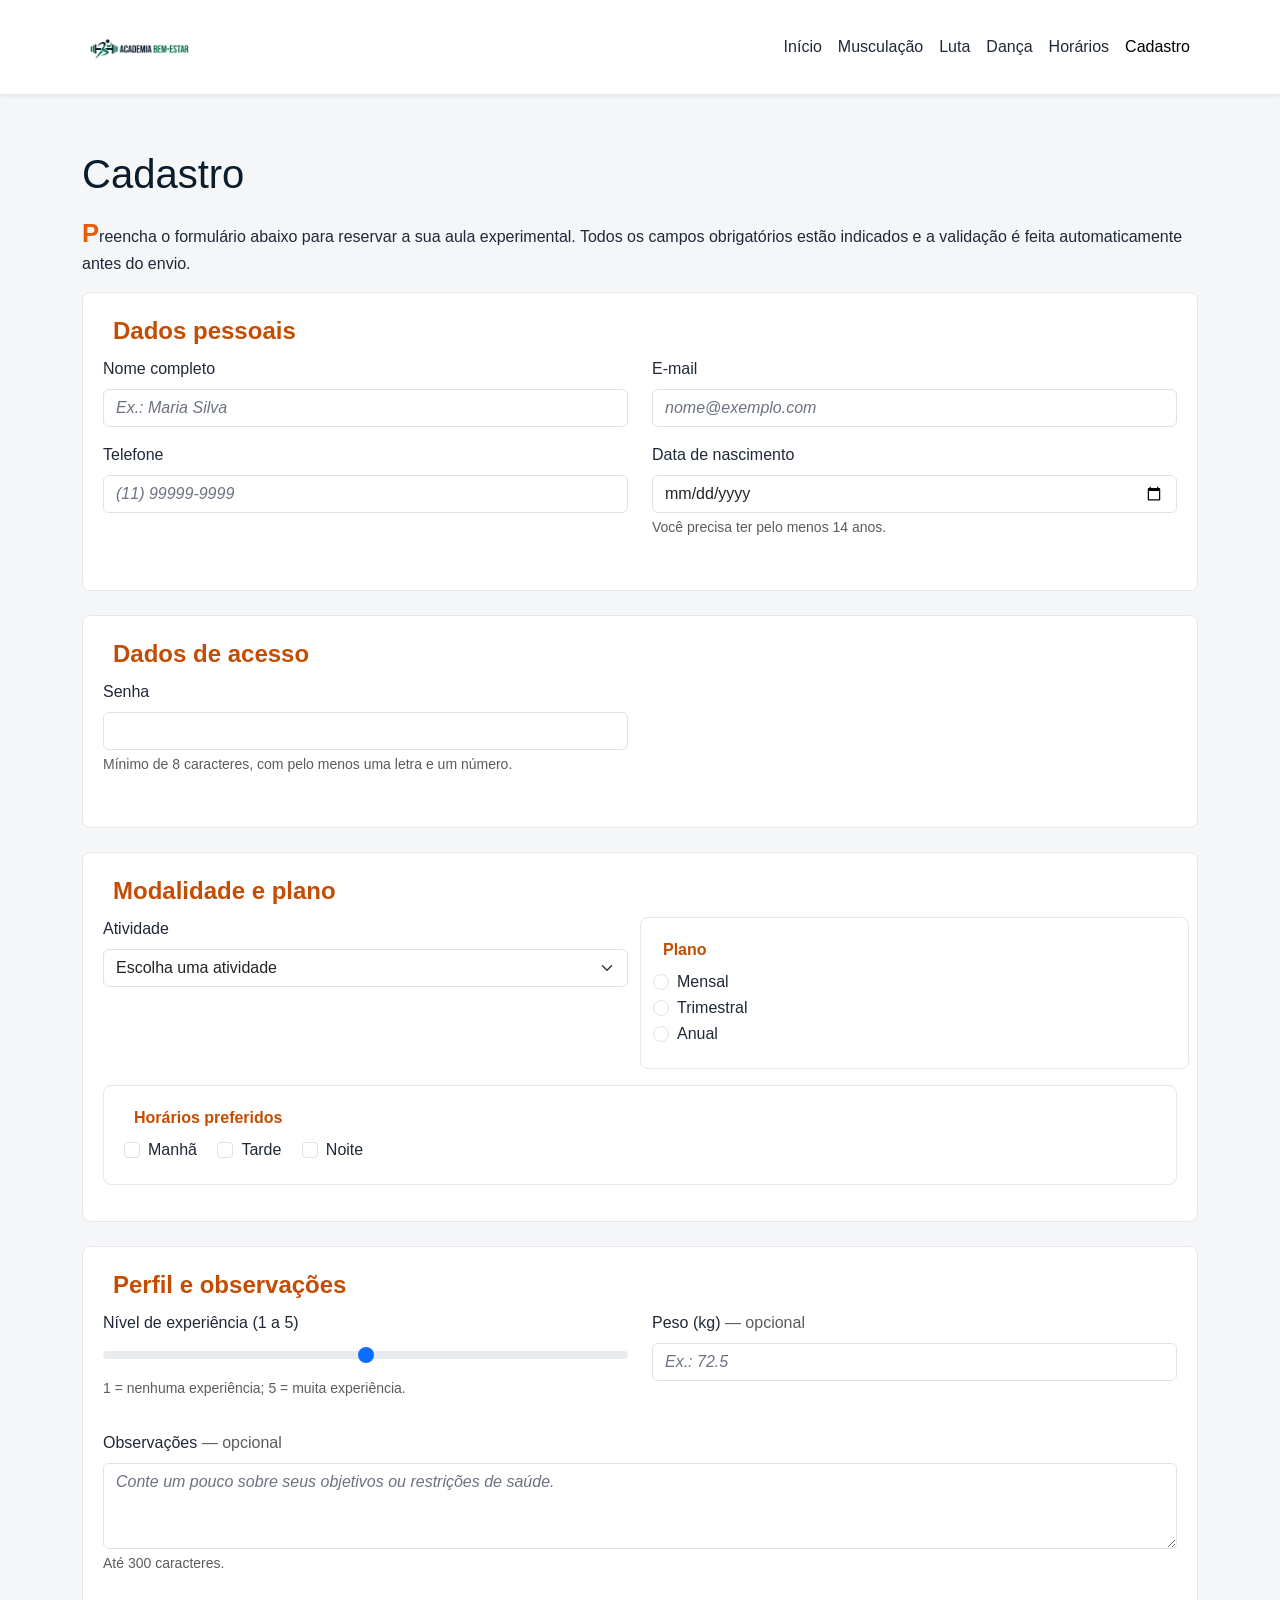
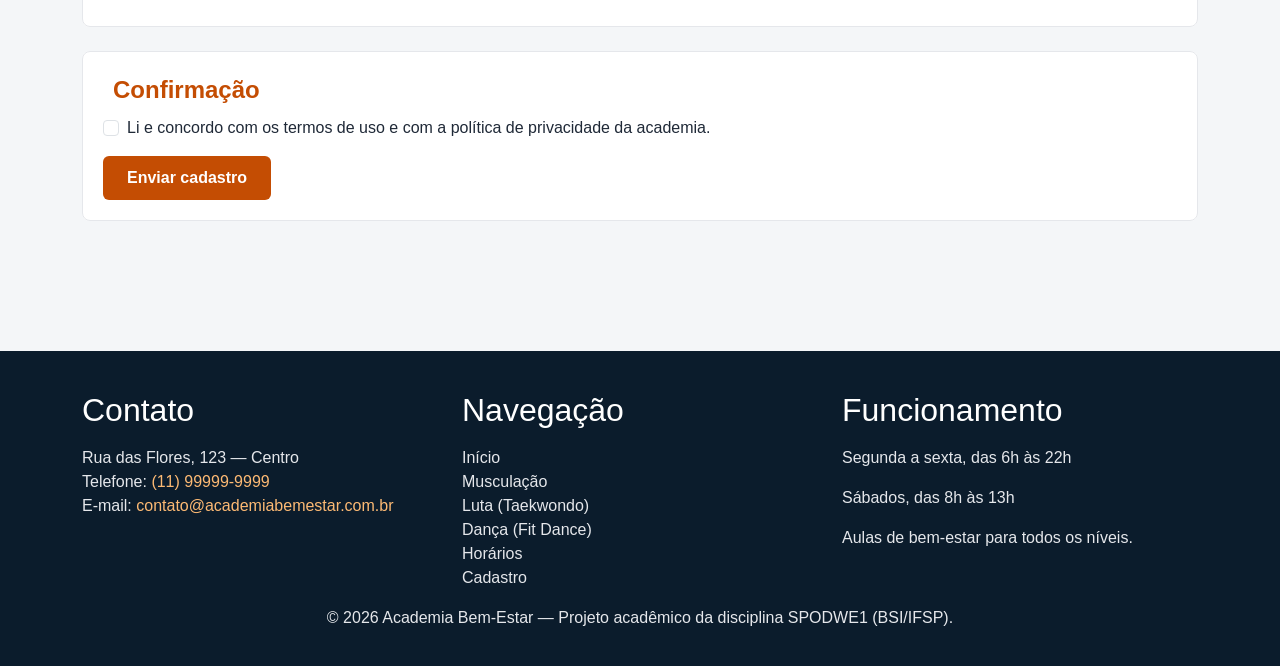
==== cadastro.html @ bb57e3c2 "feat: adiciona mascara ao telefone do cadastro" ====
<!DOCTYPE html>
<html lang="pt-BR">
<head>
  <meta charset="UTF-8">
  <meta name="viewport" content="width=device-width, initial-scale=1">
  <title>Cadastro | Academia Bem-Estar</title>
  <link rel="stylesheet" href="css/bootstrap.min.css">
  <link rel="stylesheet" href="css/styles.css">
</head>
<body>
  <header class="sticky-top">
    <nav class="navbar navbar-expand-lg" aria-label="Principal">
      <div class="container">
        <a class="navbar-brand" href="index.html">
          <img src="img/logo.jpg" alt="Logotipo da Academia Bem-Estar" width="115" height="64" class="d-inline-block align-text-top">
        </a>
        <button class="navbar-toggler" type="button" data-bs-toggle="collapse" data-bs-target="#menu-principal"
                aria-controls="menu-principal" aria-expanded="false" aria-label="Abrir e fechar o menu de navegação">
          <span class="navbar-toggler-icon"></span>
        </button>
        <div class="collapse navbar-collapse" id="menu-principal">
          <ul class="navbar-nav ms-auto mb-2 mb-lg-0">
            <li class="nav-item"><a class="nav-link" href="index.html">Início</a></li>
            <li class="nav-item"><a class="nav-link" href="musculacao.html">Musculação</a></li>
            <li class="nav-item"><a class="nav-link" href="luta.html">Luta</a></li>
            <li class="nav-item"><a class="nav-link" href="danca.html">Dança</a></li>
            <li class="nav-item"><a class="nav-link" href="horarios.html">Horários</a></li>
            <li class="nav-item"><a class="nav-link active" href="cadastro.html" aria-current="page">Cadastro</a></li>
          </ul>
        </div>
      </div>
    </nav>
  </header>

  <main>
    <section aria-labelledby="titulo-cadastro">
      <div class="container">
        <h1 id="titulo-cadastro">Cadastro</h1>
        <p>
          Preencha o formulário abaixo para reservar a sua aula experimental. Todos os campos obrigatórios estão
          indicados e a validação é feita automaticamente antes do envio.
        </p>

        <!-- novalidate: a validação é feita por JavaScript -->
        <form id="form-cadastro" method="post" novalidate>
          <fieldset class="mb-4">
            <legend>Dados pessoais</legend>

            <div class="row">
              <div class="col-md-6 mb-3">
                <label for="nome" class="form-label">Nome completo</label>
                <input type="text" class="form-control" id="nome" name="nome"
                       minlength="3" autocomplete="name" placeholder="Ex.: Maria Silva" required>
              </div>

              <div class="col-md-6 mb-3">
                <label for="email" class="form-label">E-mail</label>
                <input type="email" class="form-control" id="email" name="email"
                       autocomplete="email" placeholder="nome@exemplo.com" required>
              </div>

              <div class="col-md-6 mb-3">
                <label for="telefone" class="form-label">Telefone</label>
                <input type="tel" class="form-control" id="telefone" name="telefone"
                       pattern="\(\d{2}\) \d{4,5}-\d{4}" autocomplete="tel"
                       placeholder="(11) 99999-9999" required>
              </div>

              <div class="col-md-6 mb-3">
                <label for="nascimento" class="form-label">Data de nascimento</label>
                <input type="date" class="form-control" id="nascimento" name="nascimento" required>
                <p class="form-text">Você precisa ter pelo menos 14 anos.</p>
              </div>
            </div>
          </fieldset>

          <fieldset class="mb-4">
            <legend>Dados de acesso</legend>

            <div class="row">
              <div class="col-md-6 mb-3">
                <label for="senha" class="form-label">Senha</label>
                <input type="password" class="form-control" id="senha" name="senha"
                       minlength="8" autocomplete="new-password" required>
                <p class="form-text">Mínimo de 8 caracteres, com pelo menos uma letra e um número.</p>
              </div>
            </div>
          </fieldset>

          <fieldset class="mb-4">
            <legend>Modalidade e plano</legend>

            <div class="row">
              <div class="col-md-6 mb-3">
                <label for="atividade" class="form-label">Atividade</label>
                <select class="form-select" id="atividade" name="atividade" required>
                  <option value="" selected disabled>Escolha uma atividade</option>
                  <option value="musculacao">Musculação</option>
                  <option value="taekwondo">Taekwondo</option>
                  <option value="fit-dance">Fit Dance</option>
                </select>
              </div>

              <fieldset class="col-md-6 mb-3">
                <legend class="form-label fs-6">Plano</legend>
                <div class="form-check">
                  <input class="form-check-input" type="radio" name="plano" id="plano-mensal" value="mensal" required>
                  <label class="form-check-label" for="plano-mensal">Mensal</label>
                </div>
                <div class="form-check">
                  <input class="form-check-input" type="radio" name="plano" id="plano-trimestral" value="trimestral">
                  <label class="form-check-label" for="plano-trimestral">Trimestral</label>
                </div>
                <div class="form-check">
                  <input class="form-check-input" type="radio" name="plano" id="plano-anual" value="anual">
                  <label class="form-check-label" for="plano-anual">Anual</label>
                </div>
              </fieldset>
            </div>

            <fieldset class="mb-3">
              <legend class="form-label fs-6">Horários preferidos</legend>
              <div class="form-check form-check-inline">
                <input class="form-check-input" type="checkbox" name="horarios" id="horario-manha" value="manha">
                <label class="form-check-label" for="horario-manha">Manhã</label>
              </div>
              <div class="form-check form-check-inline">
                <input class="form-check-input" type="checkbox" name="horarios" id="horario-tarde" value="tarde">
                <label class="form-check-label" for="horario-tarde">Tarde</label>
              </div>
              <div class="form-check form-check-inline">
                <input class="form-check-input" type="checkbox" name="horarios" id="horario-noite" value="noite">
                <label class="form-check-label" for="horario-noite">Noite</label>
              </div>
            </fieldset>
          </fieldset>

          <fieldset class="mb-4">
            <legend>Perfil e observações</legend>

            <div class="row">
              <div class="col-md-6 mb-3">
                <label for="experiencia" class="form-label">Nível de experiência (1 a 5)</label>
                <input type="range" class="form-range" id="experiencia" name="experiencia"
                       min="1" max="5" step="1" value="3">
                <p class="form-text">1 = nenhuma experiência; 5 = muita experiência.</p>
              </div>

              <div class="col-md-6 mb-3">
                <label for="peso" class="form-label">Peso (kg) <span class="text-muted">— opcional</span></label>
                <input type="number" class="form-control" id="peso" name="peso"
                       min="30" max="300" step="0.1" inputmode="decimal" placeholder="Ex.: 72.5">
              </div>

              <div class="col-12 mb-3">
                <label for="observacoes" class="form-label">Observações <span class="text-muted">— opcional</span></label>
                <textarea class="form-control" id="observacoes" name="observacoes" rows="3" maxlength="300"
                          placeholder="Conte um pouco sobre seus objetivos ou restrições de saúde."></textarea>
                <p class="form-text">Até 300 caracteres.</p>
              </div>
            </div>
          </fieldset>

          <fieldset class="mb-4">
            <legend>Confirmação</legend>

            <div class="form-check mb-3">
              <input class="form-check-input" type="checkbox" id="termos" name="termos" required>
              <label class="form-check-label" for="termos">
                Li e concordo com os termos de uso e com a política de privacidade da academia.
              </label>
            </div>

            <button type="submit" class="btn btn-principal">Enviar cadastro</button>
          </fieldset>
        </form>

        <!-- Preenchido por JavaScript com os dados do formulário -->
        <dialog id="dialogo-resumo"></dialog>
      </div>
    </section>
  </main>

  <footer>
    <div class="container">
      <div class="row">
        <section class="col-md-4" aria-labelledby="rodape-contato">
          <h2 id="rodape-contato">Contato</h2>
          <address>
            Rua das Flores, 123 — Centro<br>
            Telefone: <a href="tel:+5511999999999">(11) 99999-9999</a><br>
            E-mail: <a href="mailto:contato@academiabemestar.com.br">contato@academiabemestar.com.br</a>
          </address>
        </section>

        <nav class="col-md-4" aria-labelledby="rodape-navegacao">
          <h2 id="rodape-navegacao">Navegação</h2>
          <ul class="list-unstyled">
            <li><a href="index.html">Início</a></li>
            <li><a href="musculacao.html">Musculação</a></li>
            <li><a href="luta.html">Luta (Taekwondo)</a></li>
            <li><a href="danca.html">Dança (Fit Dance)</a></li>
            <li><a href="horarios.html">Horários</a></li>
            <li><a href="cadastro.html">Cadastro</a></li>
          </ul>
        </nav>

        <section class="col-md-4" aria-labelledby="rodape-funcionamento">
          <h2 id="rodape-funcionamento">Funcionamento</h2>
          <p>Segunda a sexta, das 6h às 22h</p>
          <p>Sábados, das 8h às 13h</p>
          <p>Aulas de bem-estar para todos os níveis.</p>
        </section>
      </div>
      <p class="text-center">&copy; 2026 Academia Bem-Estar — Projeto acadêmico da disciplina SPODWE1 (BSI/IFSP).</p>
    </div>
  </footer>

  <script src="js/bootstrap.bundle.min.js"></script>
  <script src="js/scripts.js"></script>
</body>
</html>
---- css/styles.css ----
/* Identidade visual: azul-escuro, verde-esmeralda e laranja queimado */
:root {
    --cor-primaria: #0B1C2C;
    --cor-secundaria: #1A7A5C;
    --cor-destaque: #E85D04;
    --cor-destaque-escura: #C44D03;
    --cor-destaque-mais-escura: #9C3D02;
    --cor-fundo: #F4F6F8;
    --cor-texto: #1F2937;
    --cor-texto-sec: #4B5563;
    --cor-borda: #E5E7EB;
    --fonte-titulo: 'Segoe UI', Roboto, Helvetica, Arial, sans-serif;
    --fonte-texto: 'Segoe UI', Roboto, Helvetica, Arial, sans-serif;
    --altura-logo: 64px;
}

body {
    background-color: var(--cor-fundo);
    font-family: var(--fonte-texto);
    color: var(--cor-texto);
}

a:focus-visible,
.btn:focus-visible {
    outline: 3px solid var(--cor-destaque);
    outline-offset: 2px;
}

main > section {
    padding: 3.5rem 0;
}

.navbar {
    background-color: #FFFFFF;
    box-shadow: 0 2px 4px rgba(0, 0, 0, 0.08);
}

/* Ajuste --altura-logo no :root para mudar o tamanho da logo */
.navbar-brand img {
    height: var(--altura-logo);
    width: auto;
    max-width: 100%;
    object-fit: contain;
}

.nav-link {
    font-weight: 500;
    color: var(--cor-texto);
    transition: color 0.2s ease-in-out;
}

header nav a:hover {
    color: var(--cor-destaque-escura);
}

.hero {
    background-color: var(--cor-primaria);
    color: #FFFFFF;
    padding: 60px 0;
    text-align: center;
}

.hero p.lead {
    font-size: 1.25rem;
    color: #CBD5E1;
    max-width: 800px;
    margin: 0 auto 20px auto;
}

h1, h2, h3 {
    font-family: var(--fonte-titulo);
    color: var(--cor-primaria);
    margin-bottom: 1rem;
}

/* O título do hero fica sobre o fundo escuro da seção */
.hero h1 {
    color: #FFFFFF;
}

section h2::after {
    content: "";
    display: block;
    width: 60px;
    height: 4px;
    background-color: var(--cor-destaque);
    margin-top: 10px;
    border-radius: 2px;
}

/* Letra capitular discreta no primeiro parágrafo de cada página */
main > section:first-of-type > .container > p:first-of-type::first-letter {
    font-size: 1.6em;
    font-weight: 700;
    color: var(--cor-destaque);
}

.btn-principal {
    background-color: var(--cor-destaque-escura);
    color: #FFFFFF;
    border: none;
    font-weight: bold;
    padding: 10px 24px;
    transition: background-color 0.3s;
}

.btn-principal:hover,
.btn-principal:focus {
    background-color: var(--cor-destaque-mais-escura);
    color: #FFFFFF;
}

blockquote {
    position: relative;
    border-left: 5px solid var(--cor-destaque);
    padding: 20px 20px 20px 60px;
    font-style: italic;
    background-color: #FFFFFF;
    border-radius: 4px;
    box-shadow: 0 2px 5px rgba(0, 0, 0, 0.05);
}

blockquote::before {
    content: "\201C";
    position: absolute;
    top: 0.25rem;
    left: 1rem;
    font-family: Georgia, 'Times New Roman', serif;
    font-size: 3rem;
    line-height: 1;
    color: var(--cor-destaque);
    opacity: 0.55;
}

.card-modalidade {
    height: 100%;
    padding: 1.25rem;
    background-color: #FFFFFF;
    border: 1px solid var(--cor-borda);
    border-radius: 8px;
    box-shadow: 0 1px 3px rgba(31, 41, 55, 0.12);
    transition: transform 0.2s ease, box-shadow 0.2s ease;
}

.card-modalidade:hover {
    transform: translateY(-4px);
    box-shadow: 0 8px 16px rgba(31, 41, 55, 0.18);
}

.card-modalidade img,
.img-card {
    width: 100%;
    height: 250px;
    object-fit: cover;
    border-radius: 8px;
}

.img-luta-full {
    height: auto !important;
    max-height: 600px;
    width: 100%;
    object-fit: contain !important;
    border-radius: 8px;
}

/* Tabelas: a de horários e a de níveis do Taekwondo */
#tabela-horarios {
    margin-top: 20px;
    box-shadow: 0 4px 6px rgba(0, 0, 0, 0.05);
    background-color: #FFFFFF;
}

#tabela-horarios th {
    background-color: var(--cor-primaria);
    color: #FFFFFF;
    text-align: center;
    vertical-align: middle;
}

.table thead th {
    background-color: var(--cor-primaria);
    color: #FFFFFF;
    text-align: center;
    vertical-align: middle;
}

.table td {
    vertical-align: middle;
}

.table tbody th {
    background-color: #EEF2F6;
    font-weight: 600;
}

tbody tr:nth-child(even) td {
    background-color: #F8FAFC;
}

table caption {
    caption-side: top;
    font-weight: 600;
    color: var(--cor-texto-sec);
    padding-bottom: 0.5rem;
}

/* Cores por modalidade na grade de horários */
.mod-musculacao {
    background-color: #E5E7EB !important;
    border-left: 4px solid var(--cor-primaria);
}

.mod-danca {
    background-color: #D1FAE5 !important;
    border-left: 4px solid var(--cor-secundaria);
}

.mod-taekwondo {
    background-color: #FFEDD5 !important;
    border-left: 4px solid var(--cor-destaque);
}

/* Mensagem de carregamento/erro da grade de horários */
.status-tabela {
    min-height: 1.5rem;
    margin-bottom: 0.75rem;
    font-size: 0.95rem;
}

.status-tabela.carregando {
    color: var(--cor-texto-sec);
}

.status-tabela.erro {
    color: #B91C1C;
}

.status-tabela.aviso {
    color: #92400E;
}

fieldset {
    border: 1px solid var(--cor-borda);
    padding: 20px;
    border-radius: 8px;
    background-color: #FFFFFF;
}

legend {
    font-weight: bold;
    color: var(--cor-destaque-escura);
    padding: 0 10px;
}

form input:focus,
form select:focus,
form textarea:focus {
    border-color: var(--cor-destaque);
    box-shadow: 0 0 0 0.2rem rgba(232, 93, 4, 0.25);
}

.msg-erro {
    display: block;
    margin-top: 0.25rem;
    margin-bottom: 0;
    color: #B91C1C;
    font-size: 0.875rem;
}

input::placeholder,
textarea::placeholder {
    color: #6B7280 !important;
    font-style: italic;
}

figure figcaption {
    margin-top: 0.5rem;
    color: var(--cor-texto-sec);
    font-size: 0.9rem;
}

dialog {
    border: none;
    border-radius: 8px;
    padding: 1.5rem;
    width: calc(100% - 2rem);
    max-width: 480px;
    color: var(--cor-texto);
    box-shadow: 0 10px 30px rgba(0, 0, 0, 0.25);
}

dialog::backdrop {
    background-color: rgba(11, 28, 44, 0.6);
}

/* O foco vai para o título ao abrir o diálogo (leitor de tela), sem anel visual */
#dialogo-resumo h2:focus {
    outline: none;
}

/* Lista de dados exibida no diálogo de resumo */
.resumo {
    display: grid;
    grid-template-columns: minmax(0, 1fr) minmax(0, 2fr);
    gap: 0.5rem 1rem;
    margin: 1rem 0 1.25rem;
}

.resumo dt {
    font-weight: 600;
    color: var(--cor-texto-sec);
}

.resumo dd {
    margin: 0;
    overflow-wrap: anywhere;
}

footer {
    background-color: var(--cor-primaria);
    color: var(--cor-borda);
    padding: 40px 0 20px 0;
    margin-top: 50px;
}

footer h2 {
    color: #FFFFFF;
}

/* O rodapé usa h2 dentro de sections; dispensa a barra decorativa do conteúdo */
footer h2::after {
    content: none;
}

footer a {
    color: var(--cor-borda);
    text-decoration: none;
}

footer nav a {
    color: var(--cor-borda);
    text-decoration: none;
}

footer nav a:hover {
    color: #FFFFFF;
    text-decoration: underline;
}

footer address a {
    color: #FDBA74;
    text-decoration: none;
    font-weight: 500;
}

footer address a:hover {
    text-decoration: underline;
    color: var(--cor-destaque);
}

@media (max-width: 576px) {
    .hero {
        padding: 40px 0;
    }

    .hero h1 {
        font-size: 1.75rem;
    }
}

@media (max-width: 480px) {
    .resumo {
        grid-template-columns: 1fr;
    }

    .resumo dd {
        margin-bottom: 0.5rem;
    }
}

@media (prefers-reduced-motion: reduce) {
    .nav-link,
    .btn-principal,
    .card-modalidade {
        transition: none;
    }

    .card-modalidade:hover {
        transform: none;
    }
}
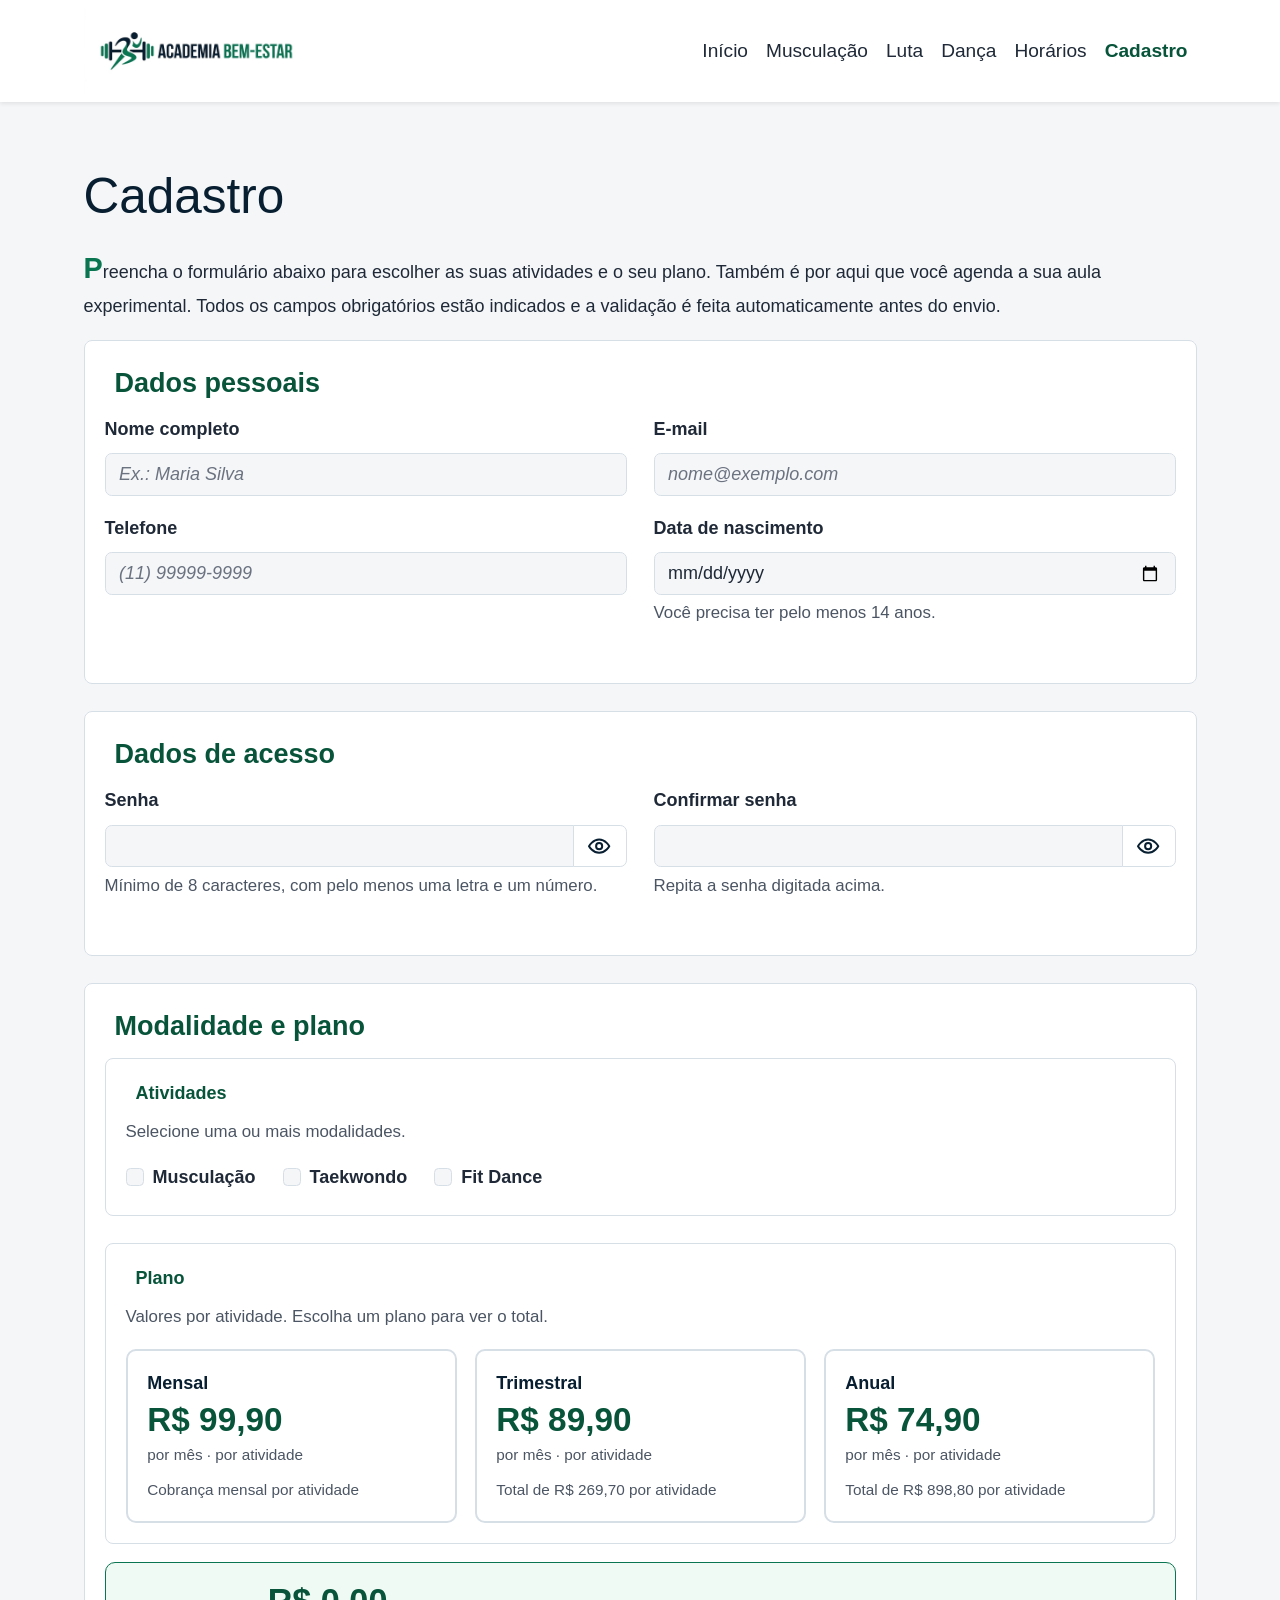
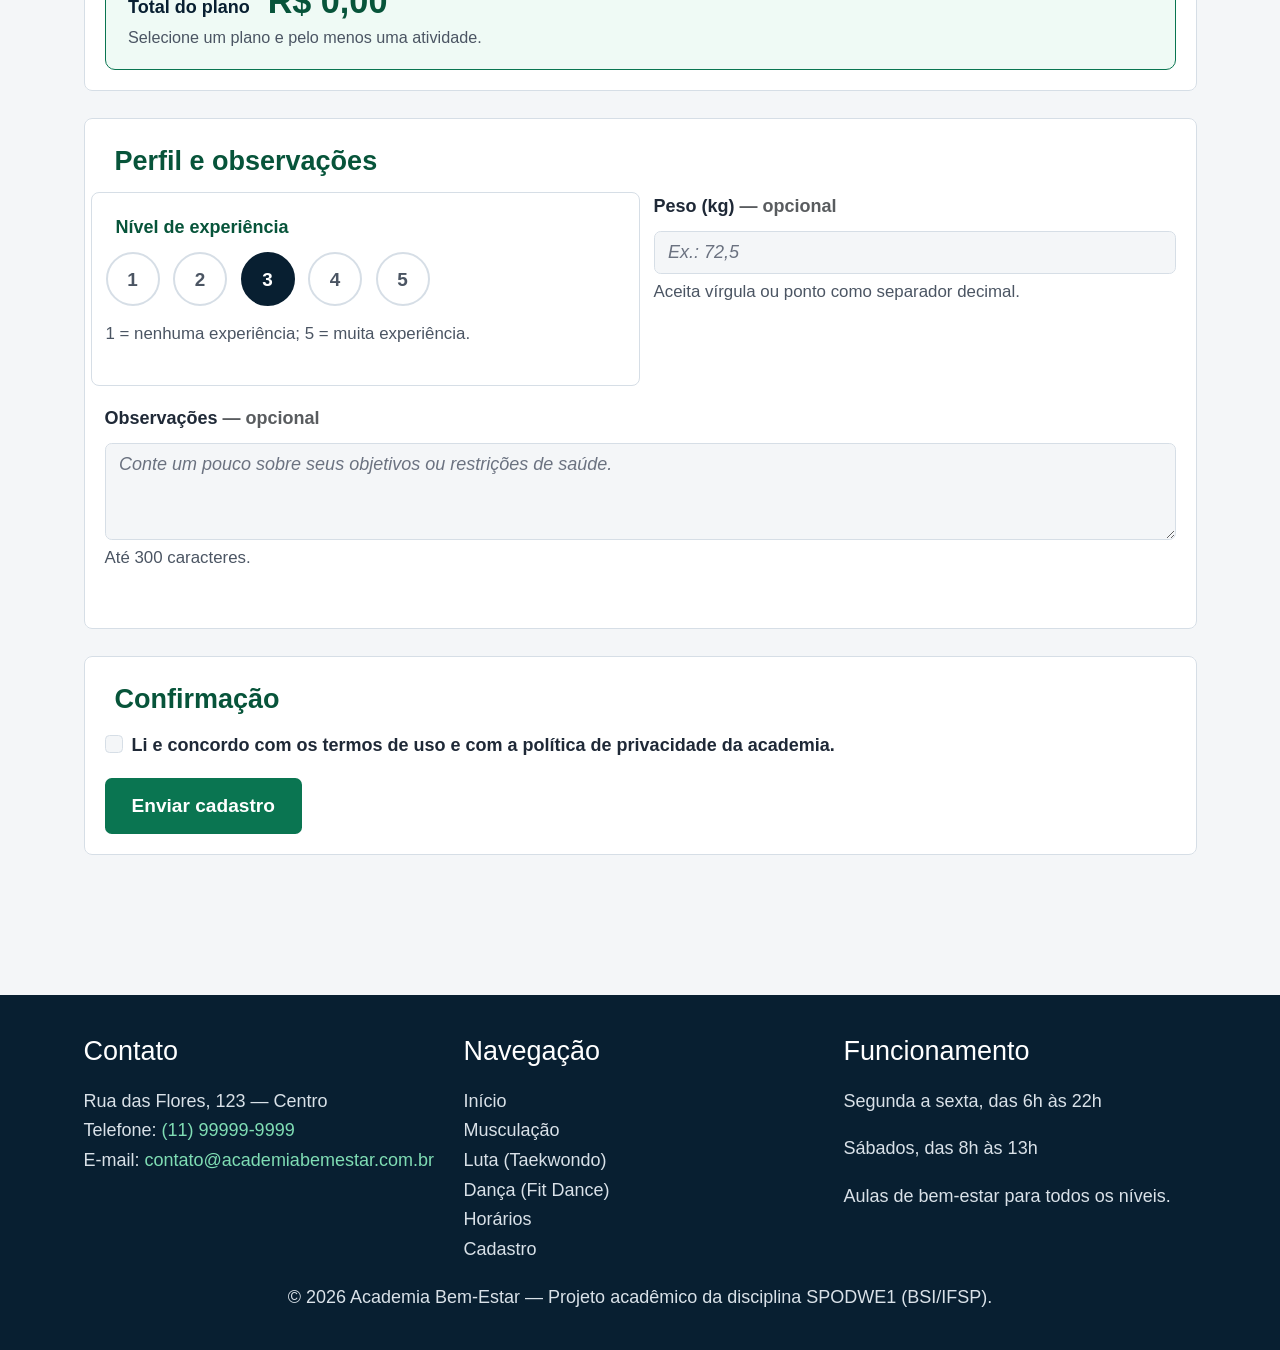
==== commit df03f170: "feat: conclui melhorias visuais, de cadastro e de modalidades - padroniza paleta, tipografia, logo e" ====
--- a/cadastro.html
+++ b/cadastro.html
@@ -4,6 +4,7 @@
   <meta charset="UTF-8">
   <meta name="viewport" content="width=device-width, initial-scale=1">
   <title>Cadastro | Academia Bem-Estar</title>
+  <link rel="icon" href="img/logo.jpg" type="image/jpeg">
   <link rel="stylesheet" href="css/bootstrap.min.css">
   <link rel="stylesheet" href="css/styles.css">
 </head>
@@ -12,7 +13,7 @@
     <nav class="navbar navbar-expand-lg" aria-label="Principal">
       <div class="container">
         <a class="navbar-brand" href="index.html">
-          <img src="img/logo.jpg" alt="Logotipo da Academia Bem-Estar" width="115" height="64" class="d-inline-block align-text-top">
+          <img src="img/logo.jpg" alt="Logotipo da Academia Bem-Estar" width="150" height="84" class="d-inline-block align-text-top">
         </a>
         <button class="navbar-toggler" type="button" data-bs-toggle="collapse" data-bs-target="#menu-principal"
                 aria-controls="menu-principal" aria-expanded="false" aria-label="Abrir e fechar o menu de navegação">
@@ -37,8 +38,9 @@
       <div class="container">
         <h1 id="titulo-cadastro">Cadastro</h1>
         <p>
-          Preencha o formulário abaixo para reservar a sua aula experimental. Todos os campos obrigatórios estão
-          indicados e a validação é feita automaticamente antes do envio.
+          Preencha o formulário abaixo para escolher as suas atividades e o seu plano. Também é por aqui que você
+          agenda a sua aula experimental. Todos os campos obrigatórios estão indicados e a validação é feita
+          automaticamente antes do envio.
         </p>
 
         <!-- novalidate: a validação é feita por JavaScript -->
@@ -80,76 +82,157 @@
             <div class="row">
               <div class="col-md-6 mb-3">
                 <label for="senha" class="form-label">Senha</label>
-                <input type="password" class="form-control" id="senha" name="senha"
-                       minlength="8" autocomplete="new-password" required>
+                <div class="input-group">
+                  <input type="password" class="form-control" id="senha" name="senha"
+                         minlength="8" autocomplete="new-password" required>
+                  <button type="button" class="btn btn-olho" data-alternar-senha="senha"
+                          aria-label="Mostrar senha">
+                    <svg class="icone-olho" viewBox="0 0 24 24" fill="none" stroke="currentColor" stroke-width="2"
+                         stroke-linecap="round" stroke-linejoin="round" aria-hidden="true" focusable="false">
+                      <path d="M2 12s3.5-6.5 10-6.5S22 12 22 12s-3.5 6.5-10 6.5S2 12 2 12Z"/>
+                      <circle cx="12" cy="12" r="3"/>
+                    </svg>
+                    <svg class="icone-olho-riscado" viewBox="0 0 24 24" fill="none" stroke="currentColor" stroke-width="2"
+                         stroke-linecap="round" stroke-linejoin="round" aria-hidden="true" focusable="false" hidden>
+                      <path d="m3 3 18 18"/>
+                      <path d="M10.6 6.1A10.9 10.9 0 0 1 12 6c6.5 0 10 6 10 6a17.7 17.7 0 0 1-3.2 3.9"/>
+                      <path d="M6.6 6.7A17.5 17.5 0 0 0 2 12s3.5 6 10 6a10.8 10.8 0 0 0 4.2-.8"/>
+                      <path d="M9.9 9.9a3 3 0 0 0 4.2 4.2"/>
+                    </svg>
+                  </button>
+                </div>
                 <p class="form-text">Mínimo de 8 caracteres, com pelo menos uma letra e um número.</p>
               </div>
+
+              <div class="col-md-6 mb-3">
+                <label for="confirmar-senha" class="form-label">Confirmar senha</label>
+                <div class="input-group">
+                  <input type="password" class="form-control" id="confirmar-senha" name="confirmar-senha"
+                         minlength="8" autocomplete="new-password" required>
+                  <button type="button" class="btn btn-olho" data-alternar-senha="confirmar-senha"
+                          aria-label="Mostrar senha">
+                    <svg class="icone-olho" viewBox="0 0 24 24" fill="none" stroke="currentColor" stroke-width="2"
+                         stroke-linecap="round" stroke-linejoin="round" aria-hidden="true" focusable="false">
+                      <path d="M2 12s3.5-6.5 10-6.5S22 12 22 12s-3.5 6.5-10 6.5S2 12 2 12Z"/>
+                      <circle cx="12" cy="12" r="3"/>
+                    </svg>
+                    <svg class="icone-olho-riscado" viewBox="0 0 24 24" fill="none" stroke="currentColor" stroke-width="2"
+                         stroke-linecap="round" stroke-linejoin="round" aria-hidden="true" focusable="false" hidden>
+                      <path d="m3 3 18 18"/>
+                      <path d="M10.6 6.1A10.9 10.9 0 0 1 12 6c6.5 0 10 6 10 6a17.7 17.7 0 0 1-3.2 3.9"/>
+                      <path d="M6.6 6.7A17.5 17.5 0 0 0 2 12s3.5 6 10 6a10.8 10.8 0 0 0 4.2-.8"/>
+                      <path d="M9.9 9.9a3 3 0 0 0 4.2 4.2"/>
+                    </svg>
+                  </button>
+                </div>
+                <p class="form-text">Repita a senha digitada acima.</p>
+              </div>
             </div>
           </fieldset>
 
           <fieldset class="mb-4">
             <legend>Modalidade e plano</legend>
 
+            <fieldset class="mb-4">
+              <legend class="form-label fs-6">Atividades</legend>
+              <p class="form-text">Selecione uma ou mais modalidades.</p>
+              <div class="atividades-opcoes">
+                <div class="form-check form-check-inline">
+                  <input class="form-check-input" type="checkbox" name="atividade" id="atividade-musculacao" value="musculacao">
+                  <label class="form-check-label" for="atividade-musculacao">Musculação</label>
+                </div>
+                <div class="form-check form-check-inline">
+                  <input class="form-check-input" type="checkbox" name="atividade" id="atividade-taekwondo" value="taekwondo">
+                  <label class="form-check-label" for="atividade-taekwondo">Taekwondo</label>
+                </div>
+                <div class="form-check form-check-inline">
+                  <input class="form-check-input" type="checkbox" name="atividade" id="atividade-fit-dance" value="fit-dance">
+                  <label class="form-check-label" for="atividade-fit-dance">Fit Dance</label>
+                </div>
+              </div>
+            </fieldset>
+
+            <fieldset class="mb-3">
+              <legend class="form-label fs-6">Plano</legend>
+              <p class="form-text">Valores por atividade. Escolha um plano para ver o total.</p>
+              <div class="planos-grid">
+                <div class="plano-card">
+                  <input class="plano-radio" type="radio" name="plano" id="plano-mensal" value="mensal">
+                  <label class="plano-label" for="plano-mensal">
+                    <span class="plano-nome">Mensal</span>
+                    <span class="plano-preco" data-preco-plano="mensal"></span>
+                    <span class="plano-periodo">por mês · por atividade</span>
+                    <span class="plano-total" data-total-plano="mensal"></span>
+                  </label>
+                </div>
+
+                <div class="plano-card">
+                  <input class="plano-radio" type="radio" name="plano" id="plano-trimestral" value="trimestral">
+                  <label class="plano-label" for="plano-trimestral">
+                    <span class="plano-nome">Trimestral</span>
+                    <span class="plano-preco" data-preco-plano="trimestral"></span>
+                    <span class="plano-periodo">por mês · por atividade</span>
+                    <span class="plano-total" data-total-plano="trimestral"></span>
+                  </label>
+                </div>
+
+                <div class="plano-card">
+                  <input class="plano-radio" type="radio" name="plano" id="plano-anual" value="anual">
+                  <label class="plano-label" for="plano-anual">
+                    <span class="plano-nome">Anual</span>
+                    <span class="plano-preco" data-preco-plano="anual"></span>
+                    <span class="plano-periodo">por mês · por atividade</span>
+                    <span class="plano-total" data-total-plano="anual"></span>
+                  </label>
+                </div>
+              </div>
+            </fieldset>
+
+            <div class="total-plano" role="status" aria-live="polite">
+              <p class="total-plano-rotulo">Total do plano</p>
+              <p class="total-plano-valor" id="total-plano">R$ 0,00</p>
+              <p class="total-plano-detalhe" id="total-plano-detalhe">
+                Selecione um plano e pelo menos uma atividade.
+              </p>
+            </div>
+          </fieldset>
+
+          <fieldset class="mb-4">
+            <legend>Perfil e observações</legend>
+
             <div class="row">
-              <div class="col-md-6 mb-3">
-                <label for="atividade" class="form-label">Atividade</label>
-                <select class="form-select" id="atividade" name="atividade" required>
-                  <option value="" selected disabled>Escolha uma atividade</option>
-                  <option value="musculacao">Musculação</option>
-                  <option value="taekwondo">Taekwondo</option>
-                  <option value="fit-dance">Fit Dance</option>
-                </select>
-              </div>
-
               <fieldset class="col-md-6 mb-3">
-                <legend class="form-label fs-6">Plano</legend>
-                <div class="form-check">
-                  <input class="form-check-input" type="radio" name="plano" id="plano-mensal" value="mensal" required>
-                  <label class="form-check-label" for="plano-mensal">Mensal</label>
-                </div>
-                <div class="form-check">
-                  <input class="form-check-input" type="radio" name="plano" id="plano-trimestral" value="trimestral">
-                  <label class="form-check-label" for="plano-trimestral">Trimestral</label>
-                </div>
-                <div class="form-check">
-                  <input class="form-check-input" type="radio" name="plano" id="plano-anual" value="anual">
-                  <label class="form-check-label" for="plano-anual">Anual</label>
-                </div>
+                <legend class="form-label fs-6">Nível de experiência</legend>
+                <div class="experiencia-opcoes">
+                  <div class="experiencia-opcao">
+                    <input class="experiencia-radio" type="radio" name="experiencia" id="experiencia-1" value="1">
+                    <label class="experiencia-bolinha" for="experiencia-1">1</label>
+                  </div>
+                  <div class="experiencia-opcao">
+                    <input class="experiencia-radio" type="radio" name="experiencia" id="experiencia-2" value="2">
+                    <label class="experiencia-bolinha" for="experiencia-2">2</label>
+                  </div>
+                  <div class="experiencia-opcao">
+                    <input class="experiencia-radio" type="radio" name="experiencia" id="experiencia-3" value="3" checked>
+                    <label class="experiencia-bolinha" for="experiencia-3">3</label>
+                  </div>
+                  <div class="experiencia-opcao">
+                    <input class="experiencia-radio" type="radio" name="experiencia" id="experiencia-4" value="4">
+                    <label class="experiencia-bolinha" for="experiencia-4">4</label>
+                  </div>
+                  <div class="experiencia-opcao">
+                    <input class="experiencia-radio" type="radio" name="experiencia" id="experiencia-5" value="5">
+                    <label class="experiencia-bolinha" for="experiencia-5">5</label>
+                  </div>
+                </div>
+                <p class="form-text">1 = nenhuma experiência; 5 = muita experiência.</p>
               </fieldset>
-            </div>
-
-            <fieldset class="mb-3">
-              <legend class="form-label fs-6">Horários preferidos</legend>
-              <div class="form-check form-check-inline">
-                <input class="form-check-input" type="checkbox" name="horarios" id="horario-manha" value="manha">
-                <label class="form-check-label" for="horario-manha">Manhã</label>
-              </div>
-              <div class="form-check form-check-inline">
-                <input class="form-check-input" type="checkbox" name="horarios" id="horario-tarde" value="tarde">
-                <label class="form-check-label" for="horario-tarde">Tarde</label>
-              </div>
-              <div class="form-check form-check-inline">
-                <input class="form-check-input" type="checkbox" name="horarios" id="horario-noite" value="noite">
-                <label class="form-check-label" for="horario-noite">Noite</label>
-              </div>
-            </fieldset>
-          </fieldset>
-
-          <fieldset class="mb-4">
-            <legend>Perfil e observações</legend>
-
-            <div class="row">
-              <div class="col-md-6 mb-3">
-                <label for="experiencia" class="form-label">Nível de experiência (1 a 5)</label>
-                <input type="range" class="form-range" id="experiencia" name="experiencia"
-                       min="1" max="5" step="1" value="3">
-                <p class="form-text">1 = nenhuma experiência; 5 = muita experiência.</p>
-              </div>
 
               <div class="col-md-6 mb-3">
                 <label for="peso" class="form-label">Peso (kg) <span class="text-muted">— opcional</span></label>
-                <input type="number" class="form-control" id="peso" name="peso"
-                       min="30" max="300" step="0.1" inputmode="decimal" placeholder="Ex.: 72.5">
+                <input type="text" class="form-control" id="peso" name="peso"
+                       inputmode="decimal" autocomplete="off" placeholder="Ex.: 72,5">
+                <p class="form-text">Aceita vírgula ou ponto como separador decimal.</p>
               </div>
 
               <div class="col-12 mb-3">
--- a/css/styles.css
+++ b/css/styles.css
@@ -1,29 +1,74 @@
-/* Identidade visual: azul-escuro, verde-esmeralda e laranja queimado */
+/*
+ * Identidade visual da Academia Bem-Estar.
+ * Paleta extraída do logotipo (img/logo.jpg):
+ *   azul-marinho #081F31 e verde-esmeralda #0A7551.
+ * O laranja foi removido de toda a interface.
+ */
 :root {
-    --cor-primaria: #0B1C2C;
-    --cor-secundaria: #1A7A5C;
-    --cor-destaque: #E85D04;
-    --cor-destaque-escura: #C44D03;
-    --cor-destaque-mais-escura: #9C3D02;
+    /* Paleta própria */
+    --cor-primaria: #081F31;
+    --cor-primaria-clara: #143A57;
+    --cor-secundaria: #0A7551;
+    --cor-secundaria-escura: #07543A;
+    --cor-destaque: #0A7551;
+    --cor-destaque-clara: #7FDDB4;
     --cor-fundo: #F4F6F8;
+    --cor-superficie: #FFFFFF;
     --cor-texto: #1F2937;
     --cor-texto-sec: #4B5563;
-    --cor-borda: #E5E7EB;
+    --cor-borda: #D6DEE6;
+    --cor-link: #07543A;
+    --cor-erro: #B91C1C;
+
+    /* Sobrescrita das variáveis do Bootstrap 5.3 (sem editar bootstrap.min.css) */
+    --bs-primary: #081F31;
+    --bs-primary-rgb: 8, 31, 49;
+    --bs-secondary: #0A7551;
+    --bs-secondary-rgb: 10, 117, 81;
+    --bs-link-color: #07543A;
+    --bs-link-color-rgb: 7, 84, 58;
+    --bs-link-hover-color: #081F31;
+    --bs-link-hover-color-rgb: 8, 31, 49;
+    --bs-body-color: #1F2937;
+    --bs-body-bg: #F4F6F8;
+    --bs-border-color: #D6DEE6;
+    --bs-emphasis-color: #081F31;
+    --bs-focus-ring-color: rgba(10, 117, 81, 0.35);
+    --bs-focus-ring-rgb: 10, 117, 81;
+
     --fonte-titulo: 'Segoe UI', Roboto, Helvetica, Arial, sans-serif;
     --fonte-texto: 'Segoe UI', Roboto, Helvetica, Arial, sans-serif;
-    --altura-logo: 64px;
+    --altura-logo: 84px;
+}
+
+/* Base tipográfica maior: 18px em vez dos 16px padrão */
+html {
+    font-size: 112.5%;
+    scroll-behavior: smooth;
+    /* Compensa o cabeçalho fixo ao navegar por âncoras */
+    scroll-padding-top: 7rem;
 }
 
 body {
     background-color: var(--cor-fundo);
     font-family: var(--fonte-texto);
+    font-size: 1rem;
+    line-height: 1.65;
     color: var(--cor-texto);
 }
 
 a:focus-visible,
-.btn:focus-visible {
-    outline: 3px solid var(--cor-destaque);
+.btn:focus-visible,
+.form-check-input:focus-visible,
+.navbar-toggler:focus-visible {
+    outline: 3px solid var(--cor-secundaria);
     outline-offset: 2px;
+}
+
+/* Sobre fundos escuros, o anel de foco usa o verde-claro para manter contraste */
+.hero a:focus-visible,
+footer a:focus-visible {
+    outline-color: var(--cor-destaque-clara);
 }
 
 main > section {
@@ -31,46 +76,144 @@
 }
 
 .navbar {
-    background-color: #FFFFFF;
+    background-color: var(--cor-superficie);
     box-shadow: 0 2px 4px rgba(0, 0, 0, 0.08);
 }
 
 /* Ajuste --altura-logo no :root para mudar o tamanho da logo */
+.navbar-brand {
+    display: inline-flex;
+    align-items: center;
+    height: var(--altura-logo);
+    padding: 0;
+    margin-right: 1rem;
+    overflow: hidden;
+}
+
+/* A imagem original tem muita margem branca; o recorte visual mantém a logo legível */
 .navbar-brand img {
-    height: var(--altura-logo);
+    height: calc(var(--altura-logo) * 1.5);
     width: auto;
-    max-width: 100%;
+    max-width: none;
     object-fit: contain;
 }
 
 .nav-link {
+    font-size: 1.0625rem;
     font-weight: 500;
     color: var(--cor-texto);
     transition: color 0.2s ease-in-out;
 }
 
 header nav a:hover {
-    color: var(--cor-destaque-escura);
-}
-
+    color: var(--cor-secundaria-escura);
+}
+
+.navbar .nav-link.active {
+    color: var(--cor-secundaria-escura);
+    font-weight: 700;
+}
+
+.navbar-toggler:focus {
+    box-shadow: 0 0 0 0.25rem rgba(10, 117, 81, 0.25);
+}
+
+/* Índice interno das páginas de modalidade */
+.indice-pagina {
+    display: flex;
+    flex-wrap: wrap;
+    align-items: center;
+    gap: 0.75rem 1.25rem;
+    margin: 1.5rem 0 2.5rem;
+    padding: 1rem 1.25rem;
+    background-color: var(--cor-superficie);
+    border: 1px solid var(--cor-borda);
+    border-radius: 10px;
+    box-shadow: 0 1px 3px rgba(31, 41, 55, 0.08);
+}
+
+.indice-titulo {
+    margin: 0;
+    font-weight: 700;
+    color: var(--cor-primaria);
+}
+
+.indice-lista {
+    display: flex;
+    flex-wrap: wrap;
+    gap: 0.5rem;
+    margin: 0;
+    padding: 0;
+    list-style: none;
+}
+
+.indice-lista a {
+    display: inline-block;
+    padding: 0.35rem 0.9rem;
+    font-weight: 600;
+    color: var(--cor-secundaria-escura);
+    text-decoration: none;
+    background-color: #EEF7F2;
+    border: 1px solid #CFE7DB;
+    border-radius: 999px;
+    transition: background-color 0.2s, color 0.2s, border-color 0.2s;
+}
+
+.indice-lista a:hover,
+.indice-lista a:focus-visible {
+    color: #FFFFFF;
+    background-color: var(--cor-secundaria);
+    border-color: var(--cor-secundaria);
+}
+
+/* Hero com foto de fundo e overlay escuro para manter o texto legível */
 .hero {
+    display: flex;
+    align-items: center;
+    min-height: 70vh;
+    padding: 5rem 0;
+    text-align: center;
+    color: #FFFFFF;
     background-color: var(--cor-primaria);
-    color: #FFFFFF;
-    padding: 60px 0;
-    text-align: center;
+    background-image:
+        linear-gradient(rgba(8, 31, 49, 0.82), rgba(8, 31, 49, 0.72)),
+        url("../img/fitdance.jpg");
+    background-repeat: no-repeat;
+    background-position: center;
+    background-size: cover;
+}
+
+.hero h1 {
+    max-width: 24ch;
+    margin-left: auto;
+    margin-right: auto;
 }
 
 .hero p.lead {
-    font-size: 1.25rem;
-    color: #CBD5E1;
-    max-width: 800px;
-    margin: 0 auto 20px auto;
+    font-size: 1.35rem;
+    color: #D3DEE9;
+    max-width: 820px;
+    margin: 0 auto 1.5rem auto;
 }
 
 h1, h2, h3 {
     font-family: var(--fonte-titulo);
     color: var(--cor-primaria);
+    line-height: 1.25;
     margin-bottom: 1rem;
+    text-wrap: balance;
+}
+
+h1 {
+    font-size: 2.75rem;
+}
+
+h2 {
+    font-size: 2.125rem;
+}
+
+h3 {
+    font-size: 1.5rem;
 }
 
 /* O título do hero fica sobre o fundo escuro da seção */
@@ -83,7 +226,7 @@
     display: block;
     width: 60px;
     height: 4px;
-    background-color: var(--cor-destaque);
+    background-color: var(--cor-secundaria);
     margin-top: 10px;
     border-radius: 2px;
 }
@@ -92,30 +235,43 @@
 main > section:first-of-type > .container > p:first-of-type::first-letter {
     font-size: 1.6em;
     font-weight: 700;
-    color: var(--cor-destaque);
+    color: var(--cor-secundaria);
+}
+
+main > section.hero:first-of-type > .container > p.lead:first-of-type::first-letter {
+    color: var(--cor-destaque-clara);
+}
+
+.btn {
+    font-size: 1.0625rem;
+}
+
+.btn-lg {
+    font-size: 1.25rem;
+    padding: 0.75rem 1.75rem;
 }
 
 .btn-principal {
-    background-color: var(--cor-destaque-escura);
+    background-color: var(--cor-secundaria);
     color: #FFFFFF;
     border: none;
-    font-weight: bold;
-    padding: 10px 24px;
+    font-weight: 700;
+    padding: 0.75rem 1.5rem;
     transition: background-color 0.3s;
 }
 
 .btn-principal:hover,
 .btn-principal:focus {
-    background-color: var(--cor-destaque-mais-escura);
+    background-color: var(--cor-secundaria-escura);
     color: #FFFFFF;
 }
 
 blockquote {
     position: relative;
-    border-left: 5px solid var(--cor-destaque);
+    border-left: 5px solid var(--cor-secundaria);
     padding: 20px 20px 20px 60px;
     font-style: italic;
-    background-color: #FFFFFF;
+    background-color: var(--cor-superficie);
     border-radius: 4px;
     box-shadow: 0 2px 5px rgba(0, 0, 0, 0.05);
 }
@@ -128,14 +284,14 @@
     font-family: Georgia, 'Times New Roman', serif;
     font-size: 3rem;
     line-height: 1;
-    color: var(--cor-destaque);
-    opacity: 0.55;
+    color: var(--cor-secundaria);
+    opacity: 0.6;
 }
 
 .card-modalidade {
     height: 100%;
     padding: 1.25rem;
-    background-color: #FFFFFF;
+    background-color: var(--cor-superficie);
     border: 1px solid var(--cor-borda);
     border-radius: 8px;
     box-shadow: 0 1px 3px rgba(31, 41, 55, 0.12);
@@ -147,27 +303,372 @@
     box-shadow: 0 8px 16px rgba(31, 41, 55, 0.18);
 }
 
+.card-modalidade h3 {
+    font-size: 1.4rem;
+}
+
 .card-modalidade img,
 .img-card {
     width: 100%;
-    height: 250px;
+    height: auto;
+    aspect-ratio: 4 / 3;
     object-fit: cover;
     border-radius: 8px;
 }
 
-.img-luta-full {
-    height: auto !important;
-    max-height: 600px;
+/* Proporção única (4:3) para todas as imagens de conteúdo */
+.img-padrao {
+    display: block;
     width: 100%;
-    object-fit: contain !important;
+    height: auto;
+    aspect-ratio: 4 / 3;
+    object-fit: cover;
     border-radius: 8px;
+}
+
+/* Variante para ilustrações que não podem ser recortadas (mantém a proporção da caixa) */
+.img-padrao--conter {
+    object-fit: contain;
+    background-color: var(--cor-superficie);
+}
+
+/* Variante para fotos verticais em que o topo (rostos) deve ser preservado */
+.img-padrao--topo {
+    object-position: center top;
+}
+
+/* Fotos de conteúdo não ocupam a largura inteira em telas grandes */
+.foto-conteudo {
+    max-width: 48rem;
+    margin-left: auto;
+    margin-right: auto;
+}
+
+figure .img-padrao {
+    margin-bottom: 0.25rem;
+}
+
+/* Benefícios em cards (ícone + título + descrição curta) */
+.beneficios-grid {
+    list-style: none;
+    padding: 0;
+    margin: 1.5rem 0 0;
+    display: grid;
+    grid-template-columns: repeat(auto-fit, minmax(13.5rem, 1fr));
+    gap: 1.25rem;
+}
+
+.beneficio-card {
+    height: 100%;
+    padding: 1.35rem;
+    background-color: var(--cor-superficie);
+    border: 1px solid var(--cor-borda);
+    border-top: 4px solid var(--cor-secundaria);
+    border-radius: 8px;
+    box-shadow: 0 1px 3px rgba(31, 41, 55, 0.1);
+}
+
+.beneficio-icone {
+    display: block;
+    width: 2.25rem;
+    height: 2.25rem;
+    margin-bottom: 0.75rem;
+    color: var(--cor-secundaria);
+}
+
+.beneficio-card h3 {
+    font-size: 1.125rem;
+    margin-bottom: 0.35rem;
+}
+
+.beneficio-card p {
+    margin-bottom: 0;
+    font-size: 0.9375rem;
+    color: var(--cor-texto-sec);
+}
+
+/* Na home, os benefícios ficam em 3 colunas no desktop */
+.beneficios-grid.beneficios-grid--home {
+    grid-template-columns: repeat(auto-fit, minmax(17rem, 1fr));
+}
+
+/* Stepper da pré-avaliação de musculação (HTML + CSS) */
+.stepper-preavaliacao {
+    counter-reset: etapa;
+    display: grid;
+    grid-template-columns: repeat(4, minmax(0, 1fr));
+    gap: 1.5rem;
+    margin: 2rem 0 0;
+    padding: 2.5rem 1.5rem 2rem;
+    list-style: none;
+    background-color: var(--cor-superficie);
+    border: 1px solid var(--cor-borda);
+    border-radius: 12px;
+    box-shadow: 0 4px 12px rgba(31, 41, 55, 0.08);
+}
+
+.stepper-preavaliacao .etapa {
+    counter-increment: etapa;
+    position: relative;
+    padding-top: 4.5rem;
+    text-align: center;
+}
+
+.stepper-preavaliacao .etapa::before {
+    content: counter(etapa);
+    position: absolute;
+    top: 0;
+    left: 50%;
+    z-index: 1;
+    display: flex;
+    align-items: center;
+    justify-content: center;
+    width: 3.25rem;
+    height: 3.25rem;
+    transform: translateX(-50%);
+    font-size: 1.35rem;
+    font-weight: 800;
+    line-height: 1;
+    color: #FFFFFF;
+    background-color: var(--cor-secundaria);
+    border-radius: 50%;
+    box-shadow: 0 0 0 6px var(--cor-superficie);
+}
+
+.stepper-preavaliacao .etapa::after {
+    content: "";
+    position: absolute;
+    top: 1.625rem;
+    left: calc(50% + 1.75rem);
+    width: calc(100% - 2rem);
+    height: 2px;
+    background-color: var(--cor-destaque-clara);
+}
+
+.stepper-preavaliacao .etapa:last-child::after {
+    display: none;
+}
+
+.stepper-preavaliacao h4 {
+    margin: 0 0 0.35rem;
+    font-size: 1.15rem;
+    color: var(--cor-primaria);
+}
+
+.stepper-preavaliacao p {
+    margin: 0;
+    font-size: 0.95rem;
+    color: var(--cor-texto-sec);
+}
+
+/* Planos da home: o Trimestral recebe o destaque visual */
+.planos-home {
+    display: grid;
+    grid-template-columns: 1fr 1.12fr 1fr;
+    align-items: center;
+    gap: 1.5rem;
+    margin-top: 2.25rem;
+}
+
+.plano-home {
+    position: relative;
+    display: flex;
+    flex-direction: column;
+    padding: 2rem 1.5rem;
+    text-align: center;
+    background-color: var(--cor-superficie);
+    border: 1px solid var(--cor-borda);
+    border-radius: 12px;
+    box-shadow: 0 4px 12px rgba(31, 41, 55, 0.08);
+}
+
+.plano-home--destaque {
+    padding: 2.75rem 1.75rem 2.75rem;
+    background-image: linear-gradient(180deg, #F2FBF7 0%, #FFFFFF 70%);
+    border: 2px solid var(--cor-secundaria);
+    box-shadow: 0 14px 30px rgba(10, 117, 81, 0.18);
+}
+
+.plano-home-selo {
+    position: absolute;
+    top: -0.9rem;
+    left: 50%;
+    transform: translateX(-50%);
+    margin: 0;
+    padding: 0.3rem 0.9rem;
+    font-size: 0.8rem;
+    font-weight: 700;
+    letter-spacing: 0.04em;
+    text-transform: uppercase;
+    white-space: nowrap;
+    color: #FFFFFF;
+    background-color: var(--cor-secundaria);
+    border-radius: 999px;
+}
+
+.plano-home h3 {
+    margin-bottom: 0.35rem;
+    font-size: 1.4rem;
+}
+
+.plano-home-descricao {
+    min-height: 3.3em;
+    margin-bottom: 0.75rem;
+    font-size: 0.95rem;
+    color: var(--cor-texto-sec);
+}
+
+.plano-home-preco {
+    display: flex;
+    flex-wrap: wrap;
+    align-items: baseline;
+    justify-content: center;
+    margin: 0;
+    line-height: 1;
+}
+
+.plano-home-valor {
+    font-size: 2.4rem;
+    font-weight: 800;
+    letter-spacing: -0.02em;
+    color: var(--cor-secundaria-escura);
+}
+
+.plano-home--destaque .plano-home-valor {
+    font-size: 2.8rem;
+}
+
+.plano-home-periodo {
+    font-size: 1rem;
+    font-weight: 600;
+    color: var(--cor-texto-sec);
+}
+
+.plano-home-por {
+    margin: 0.3rem 0 0;
+    font-size: 0.9rem;
+    color: var(--cor-texto-sec);
+}
+
+.plano-home-total {
+    margin: 0.75rem 0 0;
+    font-size: 0.9rem;
+    color: var(--cor-texto-sec);
+}
+
+.plano-home-economia {
+    margin: 0.5rem 0 1.5rem;
+    font-size: 0.9rem;
+    font-weight: 700;
+    color: var(--cor-secundaria-escura);
+}
+
+.plano-home .btn {
+    width: 100%;
+    margin-top: auto;
+}
+
+.btn-plano {
+    padding: 0.75rem 1.5rem;
+    font-weight: 700;
+    color: var(--cor-secundaria-escura);
+    background-color: transparent;
+    border: 2px solid var(--cor-secundaria);
+    transition: background-color 0.25s, color 0.25s;
+}
+
+.btn-plano:hover,
+.btn-plano:focus {
+    color: #FFFFFF;
+    background-color: var(--cor-secundaria);
+}
+
+.planos-home-observacao {
+    margin-top: 1.75rem;
+    margin-bottom: 0;
+    font-size: 0.95rem;
+    color: var(--cor-texto-sec);
+}
+
+/* Seção do centro de treinamento, em bloco escuro */
+.secao-ct {
+    color: #E7EDF3;
+    background-color: var(--cor-primaria);
+}
+
+.secao-ct h2,
+.secao-ct h3 {
+    color: #FFFFFF;
+}
+
+.secao-ct h2::after {
+    background-color: var(--cor-destaque-clara);
+}
+
+.ct-intro {
+    max-width: 60rem;
+    color: #D3DEE9;
+}
+
+.ct-figura {
+    max-width: 42rem;
+    margin: 1.75rem auto 0;
+}
+
+.ct-imagem {
+    display: block;
+    width: 100%;
+    height: auto;
+    aspect-ratio: 4 / 3;
+    object-fit: cover;
+    border-radius: 12px;
+    box-shadow: 0 18px 40px rgba(0, 0, 0, 0.35);
+}
+
+.ct-figura figcaption {
+    margin-top: 0.6rem;
+    font-size: 0.9rem;
+    color: #B9C8D6;
+}
+
+.ct-audio {
+    margin-top: 2rem;
+    padding-top: 1.5rem;
+    border-top: 1px solid rgba(255, 255, 255, 0.18);
+}
+
+.ct-audio h3 {
+    font-size: 1.35rem;
+}
+
+.ct-audio p {
+    color: #D3DEE9;
+}
+
+.ct-audio figure {
+    margin: 0.75rem 0 0;
+}
+
+.ct-audio figcaption {
+    font-size: 0.9rem;
+    color: #B9C8D6;
+}
+
+.ct-audio audio {
+    width: 100%;
+    max-width: 32rem;
+}
+
+/* Encosta o rodapé no bloco escuro do CT */
+.secao-ct + footer {
+    margin-top: 0;
 }
 
 /* Tabelas: a de horários e a de níveis do Taekwondo */
 #tabela-horarios {
     margin-top: 20px;
     box-shadow: 0 4px 6px rgba(0, 0, 0, 0.05);
-    background-color: #FFFFFF;
+    background-color: var(--cor-superficie);
 }
 
 #tabela-horarios th {
@@ -189,7 +690,7 @@
 }
 
 .table tbody th {
-    background-color: #EEF2F6;
+    background-color: #E8EEF4;
     font-weight: 600;
 }
 
@@ -204,27 +705,27 @@
     padding-bottom: 0.5rem;
 }
 
-/* Cores por modalidade na grade de horários */
+/* Cores por modalidade na grade de horários (sem laranja) */
 .mod-musculacao {
-    background-color: #E5E7EB !important;
+    background-color: #E8EAED !important;
     border-left: 4px solid var(--cor-primaria);
 }
 
 .mod-danca {
-    background-color: #D1FAE5 !important;
+    background-color: #D3F2E3 !important;
     border-left: 4px solid var(--cor-secundaria);
 }
 
 .mod-taekwondo {
-    background-color: #FFEDD5 !important;
-    border-left: 4px solid var(--cor-destaque);
+    background-color: #DAE8F5 !important;
+    border-left: 4px solid var(--cor-primaria-clara);
 }
 
 /* Mensagem de carregamento/erro da grade de horários */
 .status-tabela {
     min-height: 1.5rem;
     margin-bottom: 0.75rem;
-    font-size: 0.95rem;
+    font-size: 1rem;
 }
 
 .status-tabela.carregando {
@@ -232,39 +733,260 @@
 }
 
 .status-tabela.erro {
-    color: #B91C1C;
+    color: var(--cor-erro);
 }
 
 .status-tabela.aviso {
-    color: #92400E;
+    color: var(--cor-secundaria-escura);
 }
 
 fieldset {
     border: 1px solid var(--cor-borda);
     padding: 20px;
     border-radius: 8px;
-    background-color: #FFFFFF;
+    background-color: var(--cor-superficie);
 }
 
 legend {
-    font-weight: bold;
-    color: var(--cor-destaque-escura);
+    font-weight: 700;
+    color: var(--cor-secundaria-escura);
     padding: 0 10px;
 }
 
+.form-label,
+.form-check-label {
+    font-size: 1rem;
+    font-weight: 600;
+}
+
+.form-control,
+.form-select {
+    font-size: 1rem;
+    color: var(--cor-texto);
+}
+
+.form-text {
+    font-size: 0.9375rem;
+    color: var(--cor-texto-sec);
+}
+
+/* Foco dos campos: verde da paleta (sobrescreve o azul padrão do Bootstrap) */
+.form-control:focus,
+.form-select:focus,
+.form-check-input:focus,
 form input:focus,
 form select:focus,
 form textarea:focus {
-    border-color: var(--cor-destaque);
-    box-shadow: 0 0 0 0.2rem rgba(232, 93, 4, 0.25);
+    border-color: var(--cor-secundaria);
+    box-shadow: 0 0 0 0.25rem rgba(10, 117, 81, 0.25);
+}
+
+.form-check-input:checked {
+    background-color: var(--cor-secundaria);
+    border-color: var(--cor-secundaria);
+}
+
+/* Botão de mostrar/ocultar senha */
+.btn-olho {
+    display: inline-flex;
+    align-items: center;
+    justify-content: center;
+    width: 3rem;
+    padding: 0;
+    background-color: var(--cor-superficie);
+    border: 1px solid var(--cor-borda);
+    color: var(--cor-primaria);
+}
+
+.btn-olho:hover {
+    background-color: #E8EEF4;
+    color: var(--cor-secundaria-escura);
+}
+
+.btn-olho svg {
+    width: 1.35rem;
+    height: 1.35rem;
+}
+
+.btn-olho svg[hidden] {
+    display: none;
+}
+
+/* Atividades: checkboxes em linha, com quebra natural em telas estreitas */
+.atividades-opcoes {
+    display: flex;
+    flex-wrap: wrap;
+    gap: 0.5rem 1.5rem;
+}
+
+.atividades-opcoes .form-check-inline {
+    margin-right: 0;
+}
+
+/* Cards de plano: o preço é o destaque visual */
+.planos-grid {
+    display: grid;
+    grid-template-columns: repeat(auto-fit, minmax(13rem, 1fr));
+    gap: 1rem;
+    margin-top: 0.25rem;
+}
+
+.plano-card,
+.experiencia-opcao {
+    position: relative;
+}
+
+.plano-radio,
+.experiencia-radio {
+    position: absolute;
+    width: 1px;
+    height: 1px;
+    opacity: 0;
+    pointer-events: none;
+}
+
+.plano-label {
+    display: flex;
+    flex-direction: column;
+    gap: 0.15rem;
+    height: 100%;
+    padding: 1rem 1.1rem;
+    background-color: var(--cor-superficie);
+    border: 2px solid var(--cor-borda);
+    border-radius: 10px;
+    cursor: pointer;
+    transition: border-color 0.2s, background-color 0.2s, box-shadow 0.2s;
+}
+
+.plano-label:hover {
+    border-color: var(--cor-secundaria);
+}
+
+.plano-radio:checked + .plano-label {
+    border-color: var(--cor-secundaria);
+    background-color: #EFFAF5;
+    box-shadow: 0 0 0 3px rgba(10, 117, 81, 0.16);
+}
+
+.plano-radio:focus-visible + .plano-label {
+    outline: 3px solid var(--cor-secundaria);
+    outline-offset: 3px;
+}
+
+.plano-radio.is-invalid + .plano-label {
+    border-color: var(--cor-erro);
+}
+
+.plano-nome {
+    font-size: 1rem;
+    font-weight: 700;
+    color: var(--cor-primaria);
+}
+
+.plano-preco {
+    font-size: 1.85rem;
+    font-weight: 800;
+    line-height: 1.15;
+    color: var(--cor-secundaria-escura);
+}
+
+.plano-periodo {
+    font-size: 0.85rem;
+    color: var(--cor-texto-sec);
+}
+
+.plano-total {
+    margin-top: auto;
+    padding-top: 0.4rem;
+    font-size: 0.85rem;
+    color: var(--cor-texto-sec);
+}
+
+/* Total do plano, atualizado em tempo real */
+.total-plano {
+    display: flex;
+    flex-wrap: wrap;
+    align-items: baseline;
+    gap: 0.1rem 1rem;
+    margin-top: 1rem;
+    padding: 1rem 1.25rem;
+    background-color: #EFFAF5;
+    border: 1px solid var(--cor-secundaria);
+    border-radius: 10px;
+}
+
+.total-plano-rotulo {
+    margin: 0;
+    font-weight: 700;
+    color: var(--cor-primaria);
+}
+
+.total-plano-valor {
+    margin: 0;
+    font-size: 1.9rem;
+    font-weight: 800;
+    line-height: 1.2;
+    color: var(--cor-secundaria-escura);
+}
+
+.total-plano-detalhe {
+    flex-basis: 100%;
+    margin: 0;
+    font-size: 0.9rem;
+    color: var(--cor-texto-sec);
+}
+
+/* Nível de experiência: bolinhas numeradas */
+.experiencia-opcoes {
+    display: flex;
+    flex-wrap: wrap;
+    gap: 0.75rem;
+    margin: 0.35rem 0 0.75rem;
+}
+
+.experiencia-bolinha {
+    display: flex;
+    align-items: center;
+    justify-content: center;
+    width: 3rem;
+    height: 3rem;
+    font-size: 1.05rem;
+    font-weight: 700;
+    color: var(--cor-texto-sec);
+    background-color: var(--cor-superficie);
+    border: 2px solid var(--cor-borda);
+    border-radius: 50%;
+    cursor: pointer;
+    transition: background-color 0.2s, border-color 0.2s, color 0.2s;
+}
+
+.experiencia-bolinha:hover {
+    border-color: var(--cor-secundaria);
+    color: var(--cor-secundaria-escura);
+}
+
+.experiencia-radio:checked + .experiencia-bolinha {
+    color: #FFFFFF;
+    background-color: var(--cor-primaria);
+    border-color: var(--cor-primaria);
+}
+
+.experiencia-radio:focus-visible + .experiencia-bolinha {
+    outline: 3px solid var(--cor-secundaria);
+    outline-offset: 3px;
+}
+
+.experiencia-radio.is-invalid + .experiencia-bolinha {
+    border-color: var(--cor-erro);
 }
 
 .msg-erro {
     display: block;
     margin-top: 0.25rem;
     margin-bottom: 0;
-    color: #B91C1C;
-    font-size: 0.875rem;
+    color: var(--cor-erro);
+    font-size: 0.9375rem;
+    font-weight: 500;
 }
 
 input::placeholder,
@@ -276,7 +998,7 @@
 figure figcaption {
     margin-top: 0.5rem;
     color: var(--cor-texto-sec);
-    font-size: 0.9rem;
+    font-size: 0.9375rem;
 }
 
 dialog {
@@ -284,13 +1006,13 @@
     border-radius: 8px;
     padding: 1.5rem;
     width: calc(100% - 2rem);
-    max-width: 480px;
+    max-width: 520px;
     color: var(--cor-texto);
     box-shadow: 0 10px 30px rgba(0, 0, 0, 0.25);
 }
 
 dialog::backdrop {
-    background-color: rgba(11, 28, 44, 0.6);
+    background-color: rgba(8, 31, 49, 0.65);
 }
 
 /* O foco vai para o título ao abrir o diálogo (leitor de tela), sem anel visual */
@@ -318,12 +1040,13 @@
 
 footer {
     background-color: var(--cor-primaria);
-    color: var(--cor-borda);
+    color: #D9E1E8;
     padding: 40px 0 20px 0;
     margin-top: 50px;
 }
 
 footer h2 {
+    font-size: 1.5rem;
     color: #FFFFFF;
 }
 
@@ -333,12 +1056,12 @@
 }
 
 footer a {
-    color: var(--cor-borda);
+    color: #D9E1E8;
     text-decoration: none;
 }
 
 footer nav a {
-    color: var(--cor-borda);
+    color: #D9E1E8;
     text-decoration: none;
 }
 
@@ -348,23 +1071,116 @@
 }
 
 footer address a {
-    color: #FDBA74;
+    color: var(--cor-destaque-clara);
     text-decoration: none;
     font-weight: 500;
 }
 
 footer address a:hover {
     text-decoration: underline;
-    color: var(--cor-destaque);
-}
-
-@media (max-width: 576px) {
+    color: #FFFFFF;
+}
+
+@media (max-width: 991.98px) {
+    .planos-home {
+        grid-template-columns: 1fr;
+        max-width: 32rem;
+        margin-left: auto;
+        margin-right: auto;
+    }
+
+    .plano-home-descricao {
+        min-height: 0;
+    }
+
+    .stepper-preavaliacao {
+        grid-template-columns: 1fr;
+        gap: 1.75rem;
+        padding: 1.5rem;
+    }
+
+    .stepper-preavaliacao .etapa {
+        min-height: 3.25rem;
+        padding-top: 0;
+        padding-left: 4.5rem;
+        text-align: left;
+    }
+
+    .stepper-preavaliacao .etapa::before {
+        top: 0;
+        left: 0;
+        transform: none;
+    }
+
+    .stepper-preavaliacao .etapa::after {
+        top: 3.25rem;
+        left: 1.5625rem;
+        width: 2px;
+        height: calc(100% - 1.5rem);
+    }
+}
+
+@media (max-width: 767.98px) {
+    .planos-home {
+        gap: 1.25rem;
+    }
+
+    .plano-home--destaque {
+        padding: 2.5rem 1.5rem 2rem;
+    }
+
+    .plano-home--destaque .plano-home-valor {
+        font-size: 2.5rem;
+    }
+
+    .ct-imagem {
+        aspect-ratio: 4 / 3;
+    }
+}
+
+@media (max-width: 575.98px) {
+    main > section {
+        padding: 2.5rem 0;
+    }
+
+    .indice-lista {
+        gap: 0.375rem;
+    }
+
+    .indice-lista a {
+        padding: 0.3rem 0.7rem;
+    }
+
     .hero {
-        padding: 40px 0;
+        padding: 2.75rem 0;
     }
 
     .hero h1 {
+        font-size: 2rem;
+    }
+
+    .hero p.lead {
+        font-size: 1.15rem;
+    }
+
+    h1 {
+        font-size: 2.125rem;
+    }
+
+    h2 {
         font-size: 1.75rem;
+    }
+
+    h3 {
+        font-size: 1.35rem;
+    }
+
+    :root {
+        --altura-logo: 64px;
+    }
+
+    .navbar-brand img {
+        width: auto;
     }
 }
 
@@ -379,6 +1195,10 @@
 }
 
 @media (prefers-reduced-motion: reduce) {
+    html {
+        scroll-behavior: auto;
+    }
+
     .nav-link,
     .btn-principal,
     .card-modalidade {
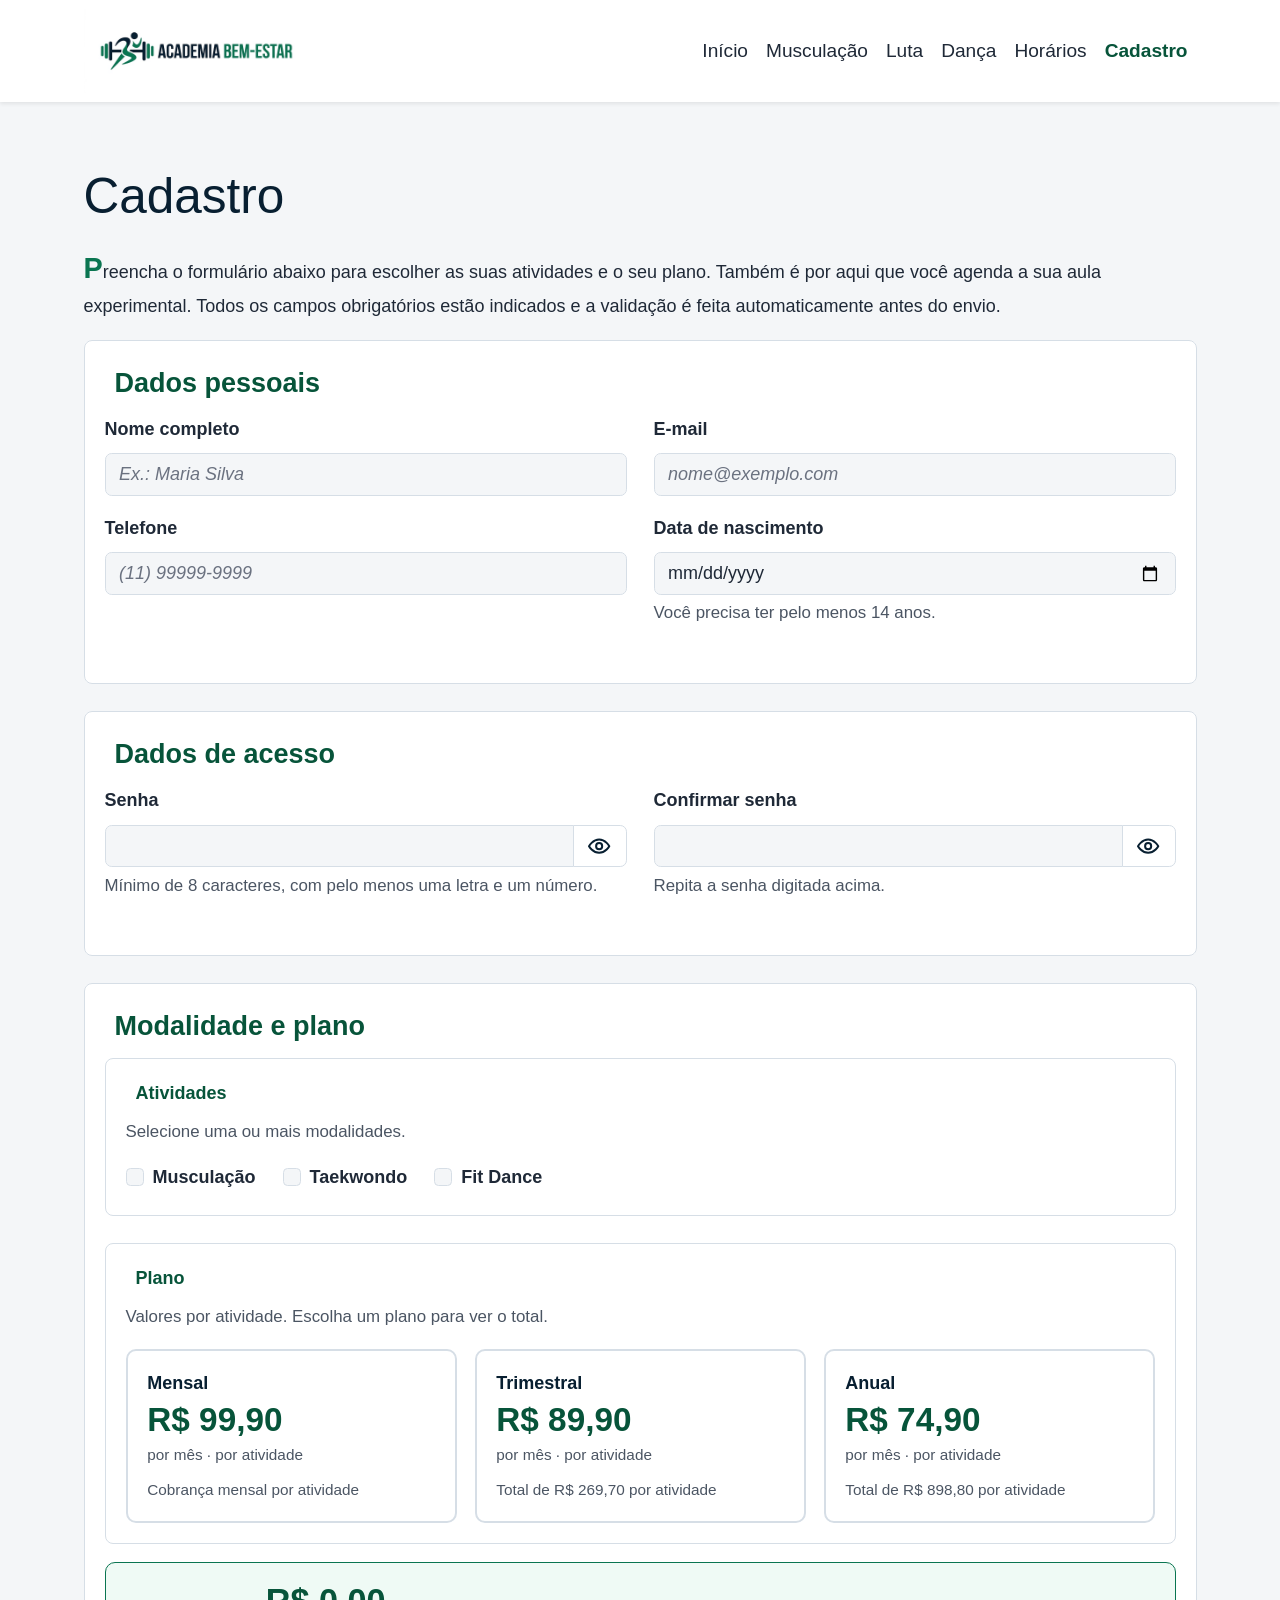
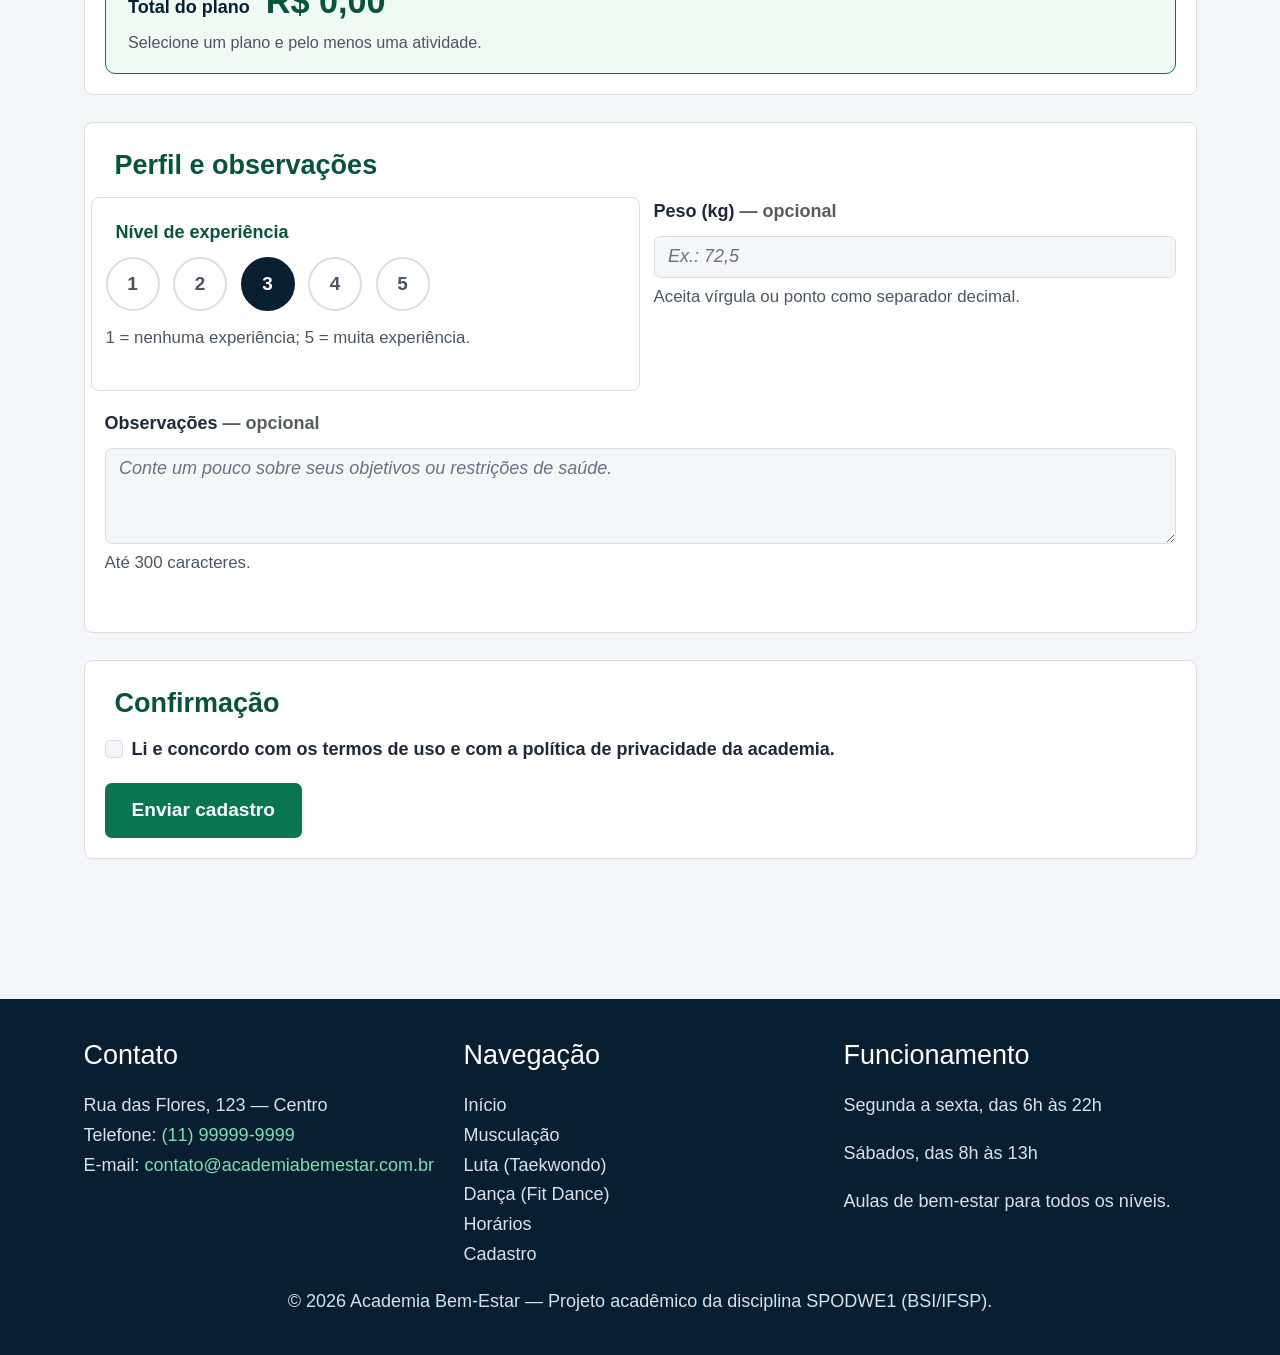
==== commit f65a72a7: "Ajustes: ancoras, total do plano, hover, beneficios, bem-estar, espacamentos" ====
--- a/cadastro.html
+++ b/cadastro.html
@@ -188,9 +188,10 @@
               </div>
             </fieldset>
 
-            <div class="total-plano" role="status" aria-live="polite">
+            <div class="total-plano" role="status" aria-live="polite" aria-atomic="true">
               <p class="total-plano-rotulo">Total do plano</p>
               <p class="total-plano-valor" id="total-plano">R$ 0,00</p>
+              <p class="total-plano-periodo" id="total-plano-periodo" hidden></p>
               <p class="total-plano-detalhe" id="total-plano-detalhe">
                 Selecione um plano e pelo menos uma atividade.
               </p>
--- a/css/styles.css
+++ b/css/styles.css
@@ -45,8 +45,12 @@
 html {
     font-size: 112.5%;
     scroll-behavior: smooth;
-    /* Compensa o cabeçalho fixo ao navegar por âncoras */
-    scroll-padding-top: 7rem;
+}
+
+/* Compensa o cabeçalho fixo ao navegar por âncoras */
+section[id],
+[id].ancora {
+    scroll-margin-top: 6rem;
 }
 
 body {
@@ -73,6 +77,24 @@
 
 main > section {
     padding: 3.5rem 0;
+}
+
+/*
+ * Nas páginas de modalidade, o padding de cada seção somava dois espaços
+ * grandes entre os blocos. O padding superior das seções seguintes é zerado
+ * e o último elemento de cada seção perde a margem, mantendo cerca de 2,5rem
+ * de respiro entre um bloco e o próximo.
+ */
+.pagina-modalidade > section {
+    padding: 2.5rem 0;
+}
+
+.pagina-modalidade > section + section {
+    padding-top: 0;
+}
+
+.pagina-modalidade > section > .container > :last-child {
+    margin-bottom: 0;
 }
 
 .navbar {
@@ -326,10 +348,9 @@
     border-radius: 8px;
 }
 
-/* Variante para ilustrações que não podem ser recortadas (mantém a proporção da caixa) */
-.img-padrao--conter {
-    object-fit: contain;
-    background-color: var(--cor-superficie);
+/* Centraliza o recorte em fotos de pessoas ou objetos no meio do quadro */
+.img-padrao--centro {
+    object-position: center;
 }
 
 /* Variante para fotos verticais em que o topo (rostos) deve ser preservado */
@@ -348,19 +369,27 @@
     margin-bottom: 0.25rem;
 }
 
-/* Benefícios em cards (ícone + título + descrição curta) */
+/*
+ * Benefícios em cards (ícone + título + descrição curta).
+ * Flexbox com justify-content: center mantém as linhas incompletas
+ * centralizadas, sem o "buraco" que o grid deixava à direita.
+ */
 .beneficios-grid {
+    display: flex;
+    flex-wrap: wrap;
+    justify-content: center;
+    align-items: stretch;
+    gap: 1.5rem;
+    margin: 1.5rem 0 0;
+    padding: 0;
     list-style: none;
-    padding: 0;
-    margin: 1.5rem 0 0;
-    display: grid;
-    grid-template-columns: repeat(auto-fit, minmax(13.5rem, 1fr));
-    gap: 1.25rem;
 }
 
 .beneficio-card {
-    height: 100%;
-    padding: 1.35rem;
+    flex: 0 1 calc((100% - 3rem) / 3);
+    max-width: calc((100% - 3rem) / 3);
+    min-width: 0;
+    padding: 1.85rem 1.6rem;
     background-color: var(--cor-superficie);
     border: 1px solid var(--cor-borda);
     border-top: 4px solid var(--cor-secundaria);
@@ -385,11 +414,6 @@
     margin-bottom: 0;
     font-size: 0.9375rem;
     color: var(--cor-texto-sec);
-}
-
-/* Na home, os benefícios ficam em 3 colunas no desktop */
-.beneficios-grid.beneficios-grid--home {
-    grid-template-columns: repeat(auto-fit, minmax(17rem, 1fr));
 }
 
 /* Stepper da pré-avaliação de musculação (HTML + CSS) */
@@ -480,6 +504,15 @@
     border: 1px solid var(--cor-borda);
     border-radius: 12px;
     box-shadow: 0 4px 12px rgba(31, 41, 55, 0.08);
+    transition: transform 0.2s ease, box-shadow 0.2s ease, border-color 0.2s ease;
+}
+
+/* Qualquer plano ganha destaque temporário ao passar o mouse ou receber foco */
+.plano-home:hover,
+.plano-home:focus-within {
+    transform: translateY(-4px);
+    border-color: var(--cor-primaria);
+    box-shadow: 0 16px 32px rgba(8, 31, 49, 0.22);
 }
 
 .plano-home--destaque {
@@ -617,8 +650,11 @@
 
 .ct-imagem {
     display: block;
-    width: 100%;
+    width: auto;
+    max-width: 100%;
     height: auto;
+    margin-left: auto;
+    margin-right: auto;
     aspect-ratio: 4 / 3;
     object-fit: cover;
     border-radius: 12px;
@@ -907,7 +943,7 @@
     display: flex;
     flex-wrap: wrap;
     align-items: baseline;
-    gap: 0.1rem 1rem;
+    gap: 0.35rem 0.9rem;
     margin-top: 1rem;
     padding: 1rem 1.25rem;
     background-color: #EFFAF5;
@@ -927,6 +963,20 @@
     font-weight: 800;
     line-height: 1.2;
     color: var(--cor-secundaria-escura);
+}
+
+/* Chip do período fica ao lado do valor total */
+.total-plano-periodo {
+    margin: 0;
+    padding: 0.25rem 0.75rem;
+    font-size: 0.85rem;
+    font-weight: 700;
+    line-height: 1.3;
+    color: var(--cor-secundaria-escura);
+    background-color: #D9F2E6;
+    border: 1px solid #A7DCC2;
+    border-radius: 999px;
+    white-space: nowrap;
 }
 
 .total-plano-detalhe {
@@ -1093,6 +1143,12 @@
         min-height: 0;
     }
 
+    /* No tablet, os benefícios ficam em duas colunas por linha */
+    .beneficio-card {
+        flex-basis: calc((100% - 1.5rem) / 2);
+        max-width: calc((100% - 1.5rem) / 2);
+    }
+
     .stepper-preavaliacao {
         grid-template-columns: 1fr;
         gap: 1.75rem;
@@ -1133,6 +1189,13 @@
         font-size: 2.5rem;
     }
 
+    /* No mobile, cada benefício ocupa a linha inteira */
+    .beneficio-card {
+        flex-basis: 100%;
+        max-width: 100%;
+        padding: 1.5rem 1.35rem;
+    }
+
     .ct-imagem {
         aspect-ratio: 4 / 3;
     }
@@ -1201,11 +1264,14 @@
 
     .nav-link,
     .btn-principal,
-    .card-modalidade {
+    .card-modalidade,
+    .plano-home {
         transition: none;
     }
 
-    .card-modalidade:hover {
+    .card-modalidade:hover,
+    .plano-home:hover,
+    .plano-home:focus-within {
         transform: none;
     }
 }
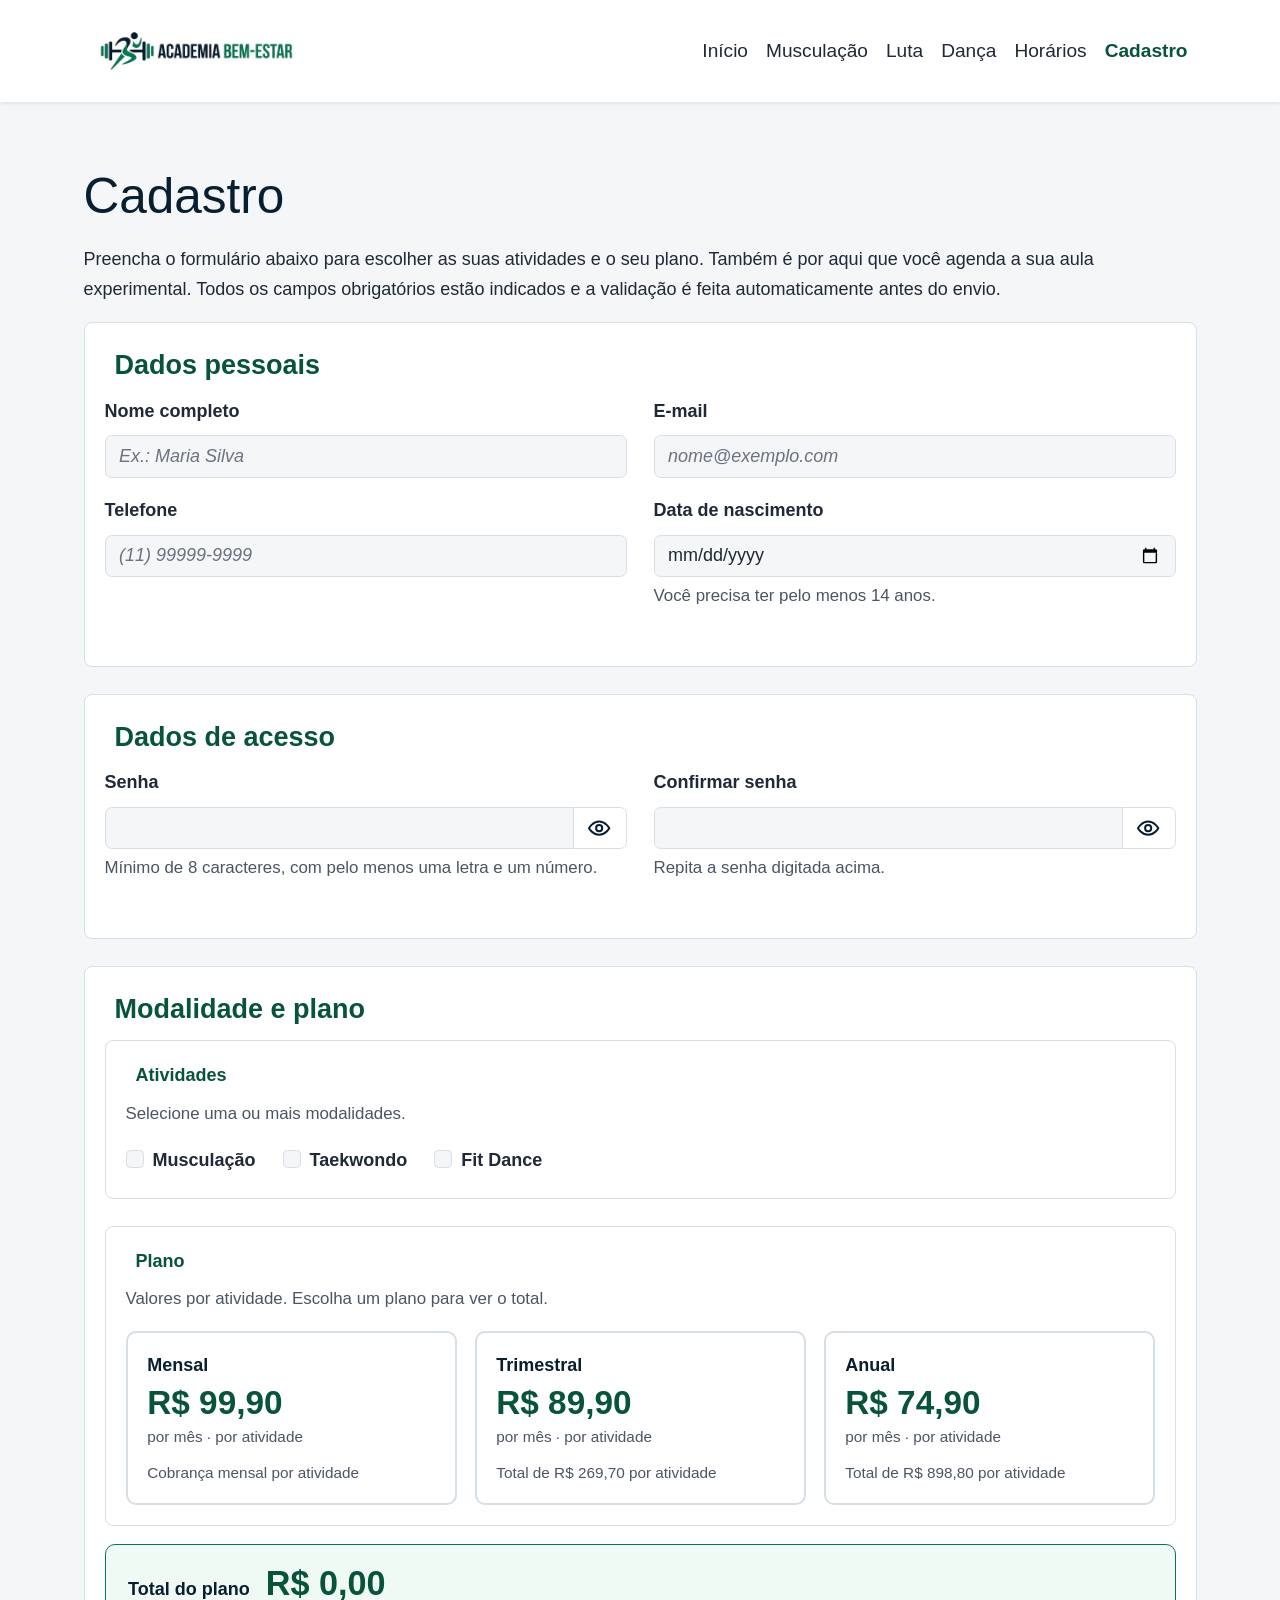
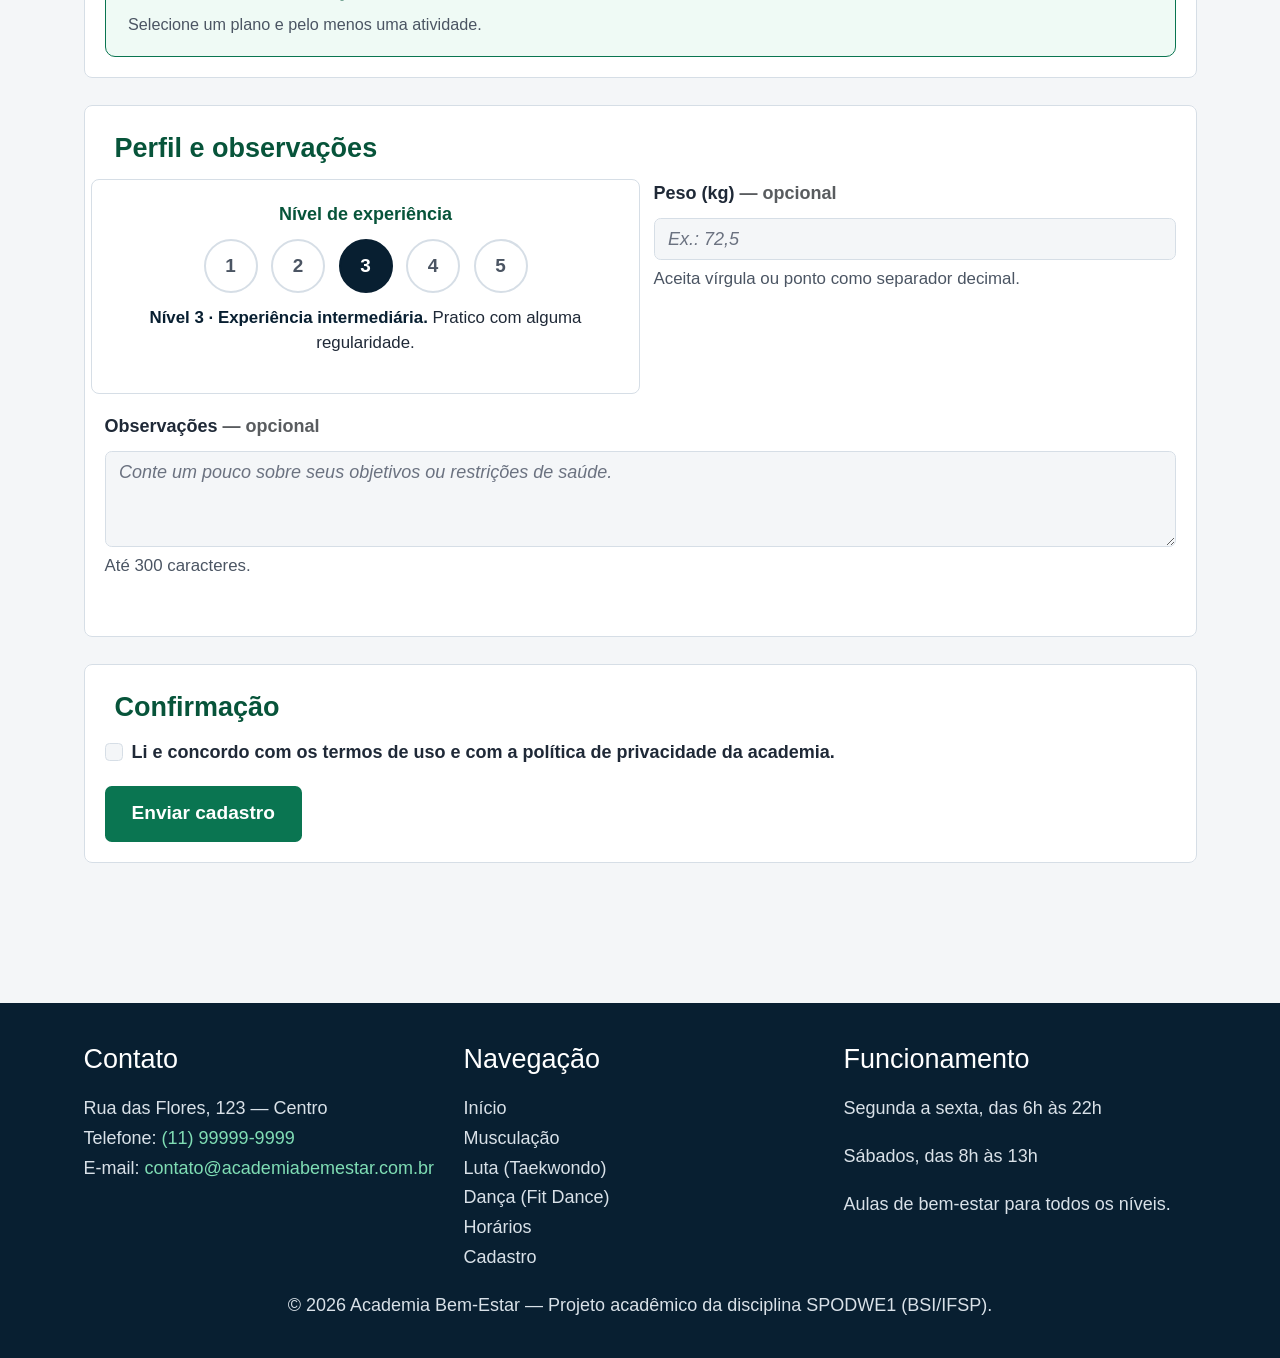
==== commit 7411ed15: "Centraliza nivel de experiencia com significado e ajusta titulo do audio" ====
--- a/cadastro.html
+++ b/cadastro.html
@@ -202,7 +202,7 @@
             <legend>Perfil e observações</legend>
 
             <div class="row">
-              <fieldset class="col-md-6 mb-3">
+              <fieldset class="col-md-6 mb-3 experiencia-campo" aria-describedby="experiencia-descricao">
                 <legend class="form-label fs-6">Nível de experiência</legend>
                 <div class="experiencia-opcoes">
                   <div class="experiencia-opcao">
@@ -226,7 +226,9 @@
                     <label class="experiencia-bolinha" for="experiencia-5">5</label>
                   </div>
                 </div>
-                <p class="form-text">1 = nenhuma experiência; 5 = muita experiência.</p>
+                <p class="form-text experiencia-descricao" id="experiencia-descricao" aria-live="polite">
+                  Escolha um nível de 1 a 5.
+                </p>
               </fieldset>
 
               <div class="col-md-6 mb-3">
--- a/css/styles.css
+++ b/css/styles.css
@@ -253,17 +253,6 @@
     border-radius: 2px;
 }
 
-/* Letra capitular discreta no primeiro parágrafo de cada página */
-main > section:first-of-type > .container > p:first-of-type::first-letter {
-    font-size: 1.6em;
-    font-weight: 700;
-    color: var(--cor-secundaria);
-}
-
-main > section.hero:first-of-type > .container > p.lead:first-of-type::first-letter {
-    color: var(--cor-destaque-clara);
-}
-
 .btn {
     font-size: 1.0625rem;
 }
@@ -667,32 +656,35 @@
     color: #B9C8D6;
 }
 
+/* Bloco do áudio: centralizado e com largura confortável para leitura e uso */
 .ct-audio {
-    margin-top: 2rem;
+    max-width: 40rem;
+    margin: 2rem auto 0;
     padding-top: 1.5rem;
     border-top: 1px solid rgba(255, 255, 255, 0.18);
 }
 
-.ct-audio h3 {
+.audio-card {
+    padding: 1.5rem;
+    text-align: center;
+    background-color: var(--cor-superficie);
+    border: 1px solid var(--cor-borda);
+    border-radius: 12px;
+    box-shadow: 0 12px 28px rgba(0, 0, 0, 0.22);
+}
+
+.audio-card h3 {
+    margin-bottom: 1rem;
     font-size: 1.35rem;
-}
-
-.ct-audio p {
-    color: #D3DEE9;
-}
-
-.ct-audio figure {
-    margin: 0.75rem 0 0;
-}
-
-.ct-audio figcaption {
-    font-size: 0.9rem;
-    color: #B9C8D6;
-}
-
-.ct-audio audio {
+    color: var(--cor-primaria);
+}
+
+.audio-card audio {
+    display: block;
     width: 100%;
     max-width: 32rem;
+    min-height: 3.25rem;
+    margin-inline: auto;
 }
 
 /* Encosta o rodapé no bloco escuro do CT */
@@ -986,10 +978,19 @@
     color: var(--cor-texto-sec);
 }
 
-/* Nível de experiência: bolinhas numeradas */
+/* Nível de experiência: bloco centralizado e significado do nível escolhido */
+.experiencia-campo {
+    text-align: center;
+}
+
+.experiencia-campo legend {
+    text-align: center;
+}
+
 .experiencia-opcoes {
     display: flex;
     flex-wrap: wrap;
+    justify-content: center;
     gap: 0.75rem;
     margin: 0.35rem 0 0.75rem;
 }
@@ -1030,6 +1031,30 @@
     border-color: var(--cor-erro);
 }
 
+.experiencia-descricao {
+    font-size: 0.9375rem;
+    line-height: 1.45;
+    color: var(--cor-texto);
+}
+
+.experiencia-descricao-titulo {
+    color: var(--cor-primaria);
+}
+
+.experiencia-descricao--mudou {
+    animation: experiencia-aparecer 0.15s ease;
+}
+
+@keyframes experiencia-aparecer {
+    from {
+        opacity: 0;
+    }
+
+    to {
+        opacity: 1;
+    }
+}
+
 .msg-erro {
     display: block;
     margin-top: 0.25rem;
@@ -1176,6 +1201,19 @@
     }
 }
 
+/* Mantém os cinco níveis em uma linha no mobile e na coluna estreita do tablet */
+@media (max-width: 575.98px), (min-width: 768px) and (max-width: 991.98px) {
+    .experiencia-opcoes {
+        gap: 0.35rem;
+    }
+
+    .experiencia-bolinha {
+        width: 2.5rem;
+        height: 2.5rem;
+        font-size: 1rem;
+    }
+}
+
 @media (max-width: 767.98px) {
     .planos-home {
         gap: 1.25rem;
@@ -1274,4 +1312,8 @@
     .plano-home:focus-within {
         transform: none;
     }
-}
+
+    .experiencia-descricao--mudou {
+        animation: none;
+    }
+}
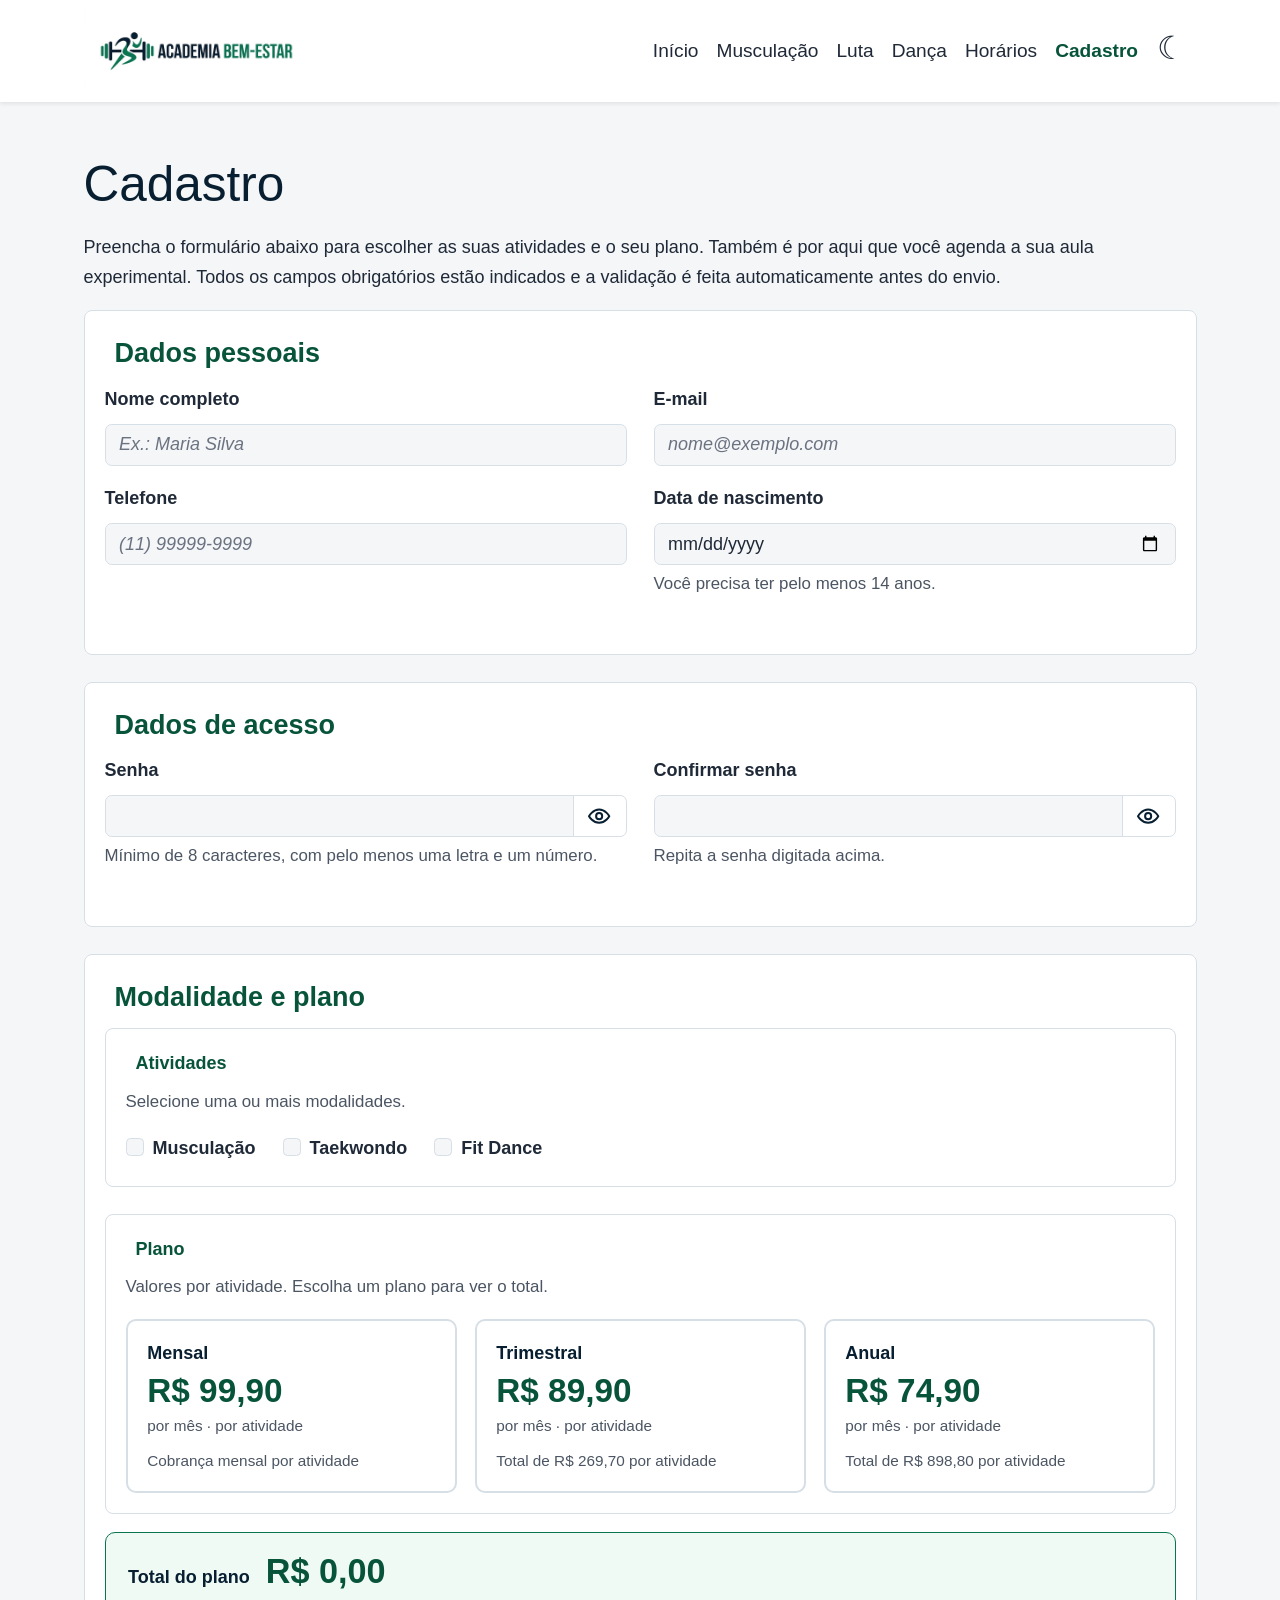
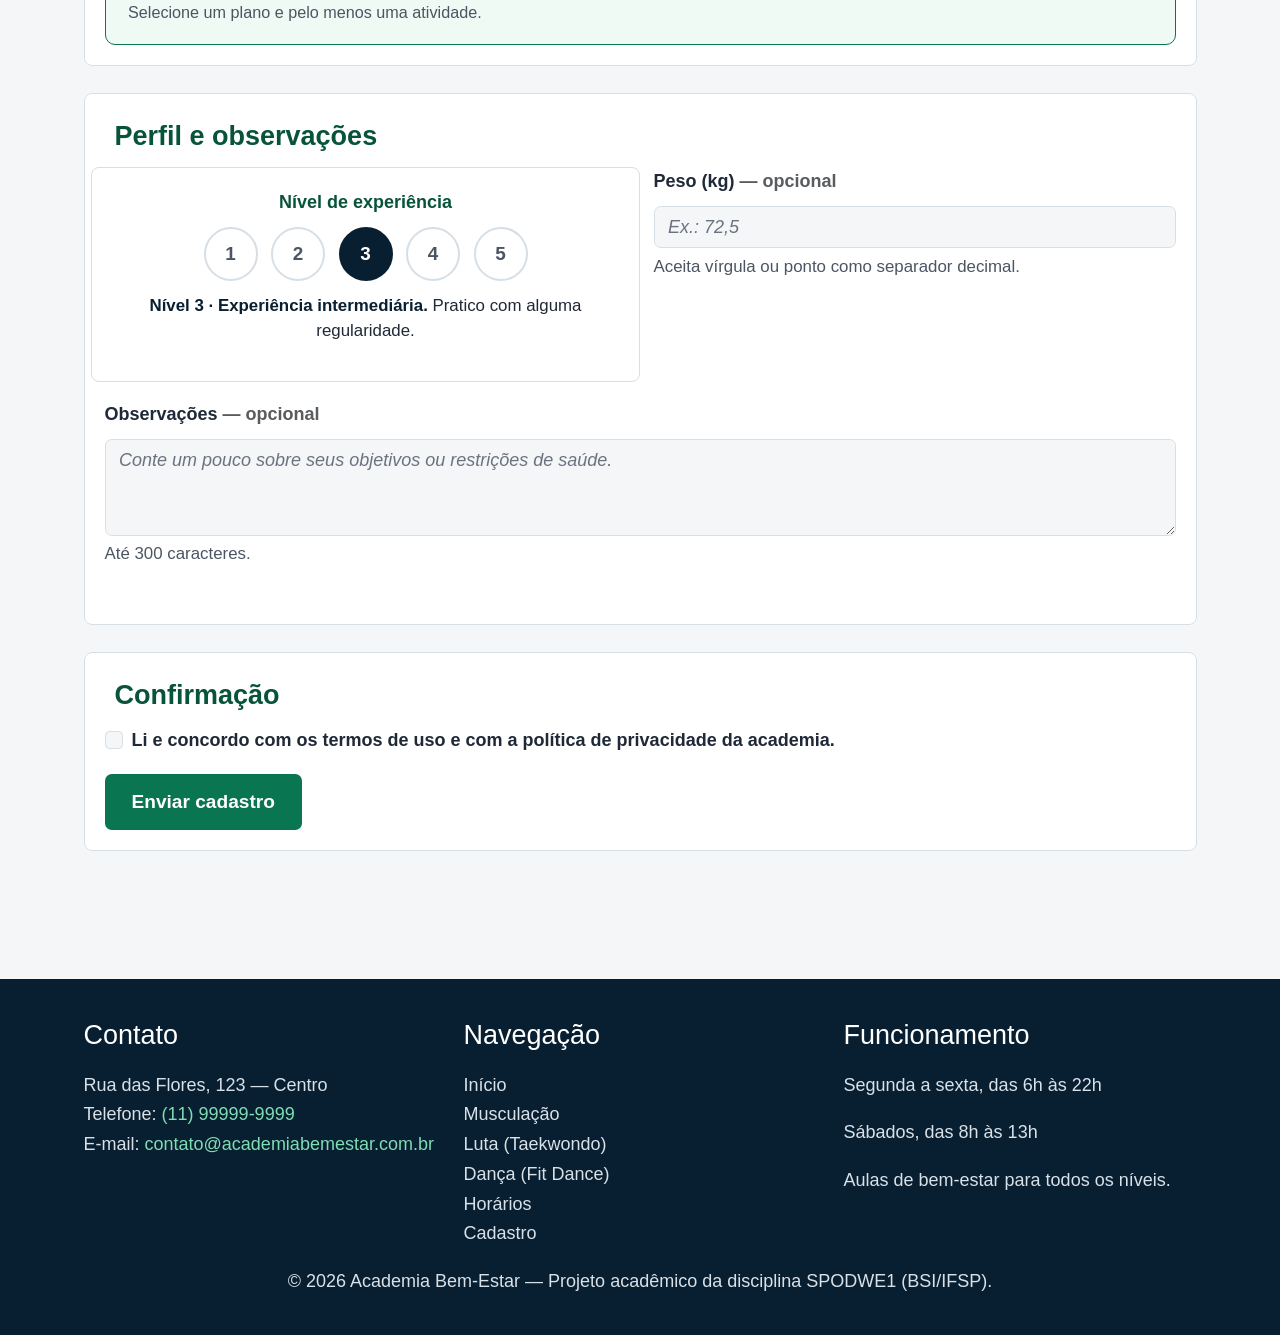
==== commit 7519ed94: "Implementa alternância de tema claro/escuro com botão de toggle e ajustes de estilo" ====
--- a/cadastro.html
+++ b/cadastro.html
@@ -27,6 +27,7 @@
             <li class="nav-item"><a class="nav-link" href="danca.html">Dança</a></li>
             <li class="nav-item"><a class="nav-link" href="horarios.html">Horários</a></li>
             <li class="nav-item"><a class="nav-link active" href="cadastro.html" aria-current="page">Cadastro</a></li>
+            <li class="nav-item"><button class="nav-link tema-toggle" type="button" data-alternar-tema aria-label="Ativar tema escuro" title="Ativar tema escuro"><span class="tema-icone" aria-hidden="true"></span></button></li>
           </ul>
         </div>
       </div>
@@ -261,7 +262,6 @@
           </fieldset>
         </form>
 
-        <!-- Preenchido por JavaScript com os dados do formulário -->
         <dialog id="dialogo-resumo"></dialog>
       </div>
     </section>
--- a/css/styles.css
+++ b/css/styles.css
@@ -16,11 +16,21 @@
     --cor-superficie: #FFFFFF;
     --cor-texto: #1F2937;
     --cor-texto-sec: #4B5563;
+    --cor-titulo: #081F31;
     --cor-borda: #D6DEE6;
     --cor-link: #07543A;
     --cor-erro: #B91C1C;
-
-    /* Sobrescrita das variáveis do Bootstrap 5.3 (sem editar bootstrap.min.css) */
+    --cor-superficie-suave: #E8EEF4;
+    --cor-superficie-alternada: #F8FAFC;
+    --cor-superficie-destaque: #EFFAF5;
+    --cor-superficie-chip: #D9F2E6;
+    --cor-borda-chip: #A7DCC2;
+    --cor-placeholder: #6B7280;
+    --cor-modalidade-musculacao: #E8EAED;
+    --cor-modalidade-danca: #D3F2E3;
+    --cor-modalidade-taekwondo: #DAE8F5;
+
+    /* Sobrescrita das variáveis do Bootstrap */
     --bs-primary: #081F31;
     --bs-primary-rgb: 8, 31, 49;
     --bs-secondary: #0A7551;
@@ -41,6 +51,39 @@
     --altura-logo: 84px;
 }
 
+:root[data-tema="escuro"] {
+    color-scheme: dark;
+    --cor-fundo: #111A23;
+    --cor-superficie: #1D2935;
+    --cor-texto: #E6EDF3;
+    --cor-texto-sec: #B5C0CB;
+    --cor-titulo: #EAF1F6;
+    --cor-borda: #3D4B58;
+    --cor-link: #75D9A9;
+    --cor-secundaria-escura: #75D9A9;
+    --cor-erro: #FF8D8D;
+    --cor-superficie-suave: #293744;
+    --cor-superficie-alternada: #202D39;
+    --cor-superficie-destaque: #1D3A30;
+    --cor-superficie-chip: #294A3B;
+    --cor-borda-chip: #47745D;
+    --cor-placeholder: #A7B2BD;
+    --cor-modalidade-musculacao: #2A343E;
+    --cor-modalidade-danca: #214334;
+    --cor-modalidade-taekwondo: #253A4E;
+
+    --bs-link-color: #75D9A9;
+    --bs-link-color-rgb: 117, 217, 169;
+    --bs-link-hover-color: #A5EAC8;
+    --bs-link-hover-color-rgb: 165, 234, 200;
+    --bs-body-color: #E6EDF3;
+    --bs-body-bg: #111A23;
+    --bs-border-color: #3D4B58;
+    --bs-emphasis-color: #EAF1F6;
+    --bs-focus-ring-color: rgba(117, 217, 169, 0.35);
+    --bs-focus-ring-rgb: 117, 217, 169;
+}
+
 /* Base tipográfica maior: 18px em vez dos 16px padrão */
 html {
     font-size: 112.5%;
@@ -64,6 +107,7 @@
 a:focus-visible,
 .btn:focus-visible,
 .form-check-input:focus-visible,
+.tema-toggle:focus-visible,
 .navbar-toggler:focus-visible {
     outline: 3px solid var(--cor-secundaria);
     outline-offset: 2px;
@@ -76,25 +120,23 @@
 }
 
 main > section {
-    padding: 3.5rem 0;
-}
-
-/*
- * Nas páginas de modalidade, o padding de cada seção somava dois espaços
- * grandes entre os blocos. O padding superior das seções seguintes é zerado
- * e o último elemento de cada seção perde a margem, mantendo cerca de 2,5rem
- * de respiro entre um bloco e o próximo.
- */
-.pagina-modalidade > section {
-    padding: 2.5rem 0;
-}
-
-.pagina-modalidade > section + section {
+    padding: clamp(2rem, 4vw, 3rem) 0;
+}
+
+main > section + section {
     padding-top: 0;
 }
 
-.pagina-modalidade > section > .container > :last-child {
+main > section > .container > :last-child:not(dialog) {
     margin-bottom: 0;
+}
+
+html:has(dialog:modal) {
+    scrollbar-gutter: stable both-edges;
+}
+
+.secao-bem-estar {
+    padding-top: clamp(3rem, 6vw, 4rem);
 }
 
 .navbar {
@@ -136,60 +178,98 @@
     font-weight: 700;
 }
 
+.tema-toggle {
+    display: inline-flex;
+    align-items: center;
+    justify-content: center;
+    width: 2.75rem;
+    height: 2.75rem;
+    padding: 0.25rem;
+    border: 0;
+    border-radius: 50%;
+    background: transparent;
+    cursor: pointer;
+}
+
+.tema-icone::before {
+    content: "\263E";
+    font-size: 1.75rem;
+    line-height: 1;
+}
+
+:root[data-tema="escuro"] .tema-icone::before {
+    content: "\2600";
+}
+
+.tema-toggle:hover,
+.tema-toggle:focus-visible {
+    color: var(--cor-secundaria-escura);
+}
+
 .navbar-toggler:focus {
     box-shadow: 0 0 0 0.25rem rgba(10, 117, 81, 0.25);
 }
 
-/* Índice interno das páginas de modalidade */
+.cabecalho-modalidade {
+    padding: clamp(1.5rem, 3vw, 2.5rem) 0 0;
+    color: inherit;
+    background: transparent;
+}
+
+.cabecalho-modalidade h1 {
+    color: var(--cor-titulo);
+}
+
+.cabecalho-modalidade-texto {
+    max-width: 60ch;
+    margin-bottom: 0;
+    color: var(--cor-texto);
+}
+
+.cabecalho-modalidade + section {
+    padding-top: clamp(1.5rem, 3vw, 2.5rem);
+}
+
 .indice-pagina {
-    display: flex;
-    flex-wrap: wrap;
-    align-items: center;
-    gap: 0.75rem 1.25rem;
-    margin: 1.5rem 0 2.5rem;
-    padding: 1rem 1.25rem;
-    background-color: var(--cor-superficie);
-    border: 1px solid var(--cor-borda);
-    border-radius: 10px;
-    box-shadow: 0 1px 3px rgba(31, 41, 55, 0.08);
-}
-
-.indice-titulo {
-    margin: 0;
-    font-weight: 700;
-    color: var(--cor-primaria);
+    margin-top: 1.25rem;
+    border-bottom: 1px solid var(--cor-borda);
 }
 
 .indice-lista {
     display: flex;
     flex-wrap: wrap;
-    gap: 0.5rem;
+    gap: 0.25rem 1.75rem;
+    list-style: none;
     margin: 0;
     padding: 0;
-    list-style: none;
 }
 
 .indice-lista a {
     display: inline-block;
-    padding: 0.35rem 0.9rem;
+    padding: 0.75rem 0;
     font-weight: 600;
-    color: var(--cor-secundaria-escura);
+    color: var(--cor-titulo);
     text-decoration: none;
-    background-color: #EEF7F2;
-    border: 1px solid #CFE7DB;
-    border-radius: 999px;
-    transition: background-color 0.2s, color 0.2s, border-color 0.2s;
+    border-bottom: 3px solid transparent;
+    margin-bottom: -1px;
+    transition: color 0.2s ease, border-color 0.2s ease;
 }
 
 .indice-lista a:hover,
 .indice-lista a:focus-visible {
-    color: #FFFFFF;
-    background-color: var(--cor-secundaria);
-    border-color: var(--cor-secundaria);
+    color: var(--cor-secundaria);
+    border-bottom-color: var(--cor-secundaria);
+}
+
+.indice-lista a:focus-visible {
+    outline: 2px solid var(--cor-secundaria);
+    outline-offset: 4px;
 }
 
 /* Hero com foto de fundo e overlay escuro para manter o texto legível */
 .hero {
+    position: relative;
+    isolation: isolate;
     display: flex;
     align-items: center;
     min-height: 70vh;
@@ -197,12 +277,18 @@
     text-align: center;
     color: #FFFFFF;
     background-color: var(--cor-primaria);
-    background-image:
-        linear-gradient(rgba(8, 31, 49, 0.82), rgba(8, 31, 49, 0.72)),
-        url("../img/fitdance.jpg");
+    background-image: url("../img/fitdance.jpg");
     background-repeat: no-repeat;
     background-position: center;
     background-size: cover;
+}
+
+.hero::before {
+    content: "";
+    position: absolute;
+    z-index: -1;
+    inset: 0;
+    background-color: rgba(8, 31, 49, 0.82);
 }
 
 .hero h1 {
@@ -220,7 +306,7 @@
 
 h1, h2, h3 {
     font-family: var(--fonte-titulo);
-    color: var(--cor-primaria);
+    color: var(--cor-titulo);
     line-height: 1.25;
     margin-bottom: 1rem;
     text-wrap: balance;
@@ -345,6 +431,17 @@
 /* Variante para fotos verticais em que o topo (rostos) deve ser preservado */
 .img-padrao--topo {
     object-position: center top;
+}
+
+.img-infografico {
+    width: 100%;
+    height: auto;
+    aspect-ratio: auto;
+    object-fit: contain;
+    max-width: 42rem;
+    max-height: 36rem;
+    margin-inline: auto;
+    display: block;
 }
 
 /* Fotos de conteúdo não ocupam a largura inteira em telas grandes */
@@ -423,8 +520,10 @@
 .stepper-preavaliacao .etapa {
     counter-increment: etapa;
     position: relative;
-    padding-top: 4.5rem;
+    padding: 4.5rem 0.75rem 0.75rem;
     text-align: center;
+    border-radius: 8px;
+    transition: transform 0.2s ease, box-shadow 0.2s ease;
 }
 
 .stepper-preavaliacao .etapa::before {
@@ -446,6 +545,7 @@
     background-color: var(--cor-secundaria);
     border-radius: 50%;
     box-shadow: 0 0 0 6px var(--cor-superficie);
+    transition: transform 0.2s ease, background-color 0.2s ease;
 }
 
 .stepper-preavaliacao .etapa::after {
@@ -465,7 +565,8 @@
 .stepper-preavaliacao h4 {
     margin: 0 0 0.35rem;
     font-size: 1.15rem;
-    color: var(--cor-primaria);
+    color: var(--cor-titulo);
+    transition: color 0.2s ease;
 }
 
 .stepper-preavaliacao p {
@@ -474,11 +575,42 @@
     color: var(--cor-texto-sec);
 }
 
+@media (hover: hover) {
+    .stepper-preavaliacao .etapa:hover {
+        transform: translateY(-4px);
+        box-shadow: 0 4px 12px rgba(31, 41, 55, 0.08);
+    }
+
+    .stepper-preavaliacao .etapa:hover::before {
+        transform: translateX(-50%) scale(1.1);
+        background-color: var(--cor-primaria);
+    }
+
+    .stepper-preavaliacao .etapa:hover h4 {
+        color: var(--cor-secundaria);
+    }
+}
+
+.stepper-preavaliacao .etapa:focus-within {
+    transform: translateY(-4px);
+    box-shadow: 0 4px 12px rgba(31, 41, 55, 0.08);
+}
+
+.stepper-preavaliacao .etapa:focus-within::before {
+    transform: translateX(-50%) scale(1.1);
+    background-color: var(--cor-primaria);
+}
+
+.stepper-preavaliacao .etapa:focus-within h4 {
+    color: var(--cor-secundaria);
+}
+
 /* Planos da home: o Trimestral recebe o destaque visual */
 .planos-home {
     display: grid;
-    grid-template-columns: 1fr 1.12fr 1fr;
-    align-items: center;
+    grid-template-columns: repeat(3, minmax(0, 1fr));
+    grid-auto-rows: 1fr;
+    align-items: stretch;
     gap: 1.5rem;
     margin-top: 2.25rem;
 }
@@ -487,6 +619,8 @@
     position: relative;
     display: flex;
     flex-direction: column;
+    height: 100%;
+    min-width: 0;
     padding: 2rem 1.5rem;
     text-align: center;
     background-color: var(--cor-superficie);
@@ -500,22 +634,27 @@
 .plano-home:hover,
 .plano-home:focus-within {
     transform: translateY(-4px);
-    border-color: var(--cor-primaria);
     box-shadow: 0 16px 32px rgba(8, 31, 49, 0.22);
 }
 
+.plano-home:not(.plano-home--destaque):hover,
+.plano-home:not(.plano-home--destaque):focus-within {
+    border-color: var(--cor-secundaria);
+}
+
 .plano-home--destaque {
-    padding: 2.75rem 1.75rem 2.75rem;
-    background-image: linear-gradient(180deg, #F2FBF7 0%, #FFFFFF 70%);
-    border: 2px solid var(--cor-secundaria);
-    box-shadow: 0 14px 30px rgba(10, 117, 81, 0.18);
+    order: 0;
+    background: var(--cor-secundaria);
+    border-color: var(--cor-secundaria);
+    box-shadow: 0 8px 24px rgba(8, 31, 49, 0.18);
 }
 
 .plano-home-selo {
     position: absolute;
-    top: -0.9rem;
+    top: 0;
     left: 50%;
-    transform: translateX(-50%);
+    z-index: 1;
+    transform: translate(-50%, -50%);
     margin: 0;
     padding: 0.3rem 0.9rem;
     font-size: 0.8rem;
@@ -524,8 +663,17 @@
     text-transform: uppercase;
     white-space: nowrap;
     color: #FFFFFF;
-    background-color: var(--cor-secundaria);
+    background-color: var(--cor-primaria);
     border-radius: 999px;
+}
+
+.plano-home--destaque h3,
+.plano-home--destaque .plano-home-descricao,
+.plano-home--destaque .plano-home-preco,
+.plano-home--destaque .plano-home-valor,
+.plano-home--destaque .plano-home-periodo,
+.plano-home--destaque .plano-home-detalhes p {
+    color: #FFFFFF;
 }
 
 .plano-home h3 {
@@ -553,11 +701,7 @@
     font-size: 2.4rem;
     font-weight: 800;
     letter-spacing: -0.02em;
-    color: var(--cor-secundaria-escura);
-}
-
-.plano-home--destaque .plano-home-valor {
-    font-size: 2.8rem;
+    color: var(--cor-titulo);
 }
 
 .plano-home-periodo {
@@ -566,6 +710,13 @@
     color: var(--cor-texto-sec);
 }
 
+.plano-home-detalhes {
+    display: flex;
+    flex-direction: column;
+    min-height: 8rem;
+    margin-bottom: 1.25rem;
+}
+
 .plano-home-por {
     margin: 0.3rem 0 0;
     font-size: 0.9rem;
@@ -579,24 +730,42 @@
 }
 
 .plano-home-economia {
-    margin: 0.5rem 0 1.5rem;
+    margin: 0.5rem 0 0;
     font-size: 0.9rem;
     font-weight: 700;
-    color: var(--cor-secundaria-escura);
+    color: var(--cor-secundaria);
+}
+
+.plano-home--destaque .plano-home-detalhes .plano-home-economia {
+    color: #FFFFFF;
 }
 
 .plano-home .btn {
     width: 100%;
     margin-top: auto;
+    min-height: 3.25rem;
+    padding: 0.75rem 1.5rem;
+    border: 2px solid var(--cor-secundaria);
+}
+
+.plano-home--destaque .btn-principal {
+    color: var(--cor-secundaria);
+    background-color: #FFFFFF;
+    border-color: #FFFFFF;
+}
+
+.plano-home--destaque .btn-principal:hover,
+.plano-home--destaque .btn-principal:focus-visible {
+    color: var(--cor-titulo);
+    background-color: var(--cor-fundo);
+    border-color: var(--cor-fundo);
 }
 
 .btn-plano {
-    padding: 0.75rem 1.5rem;
     font-weight: 700;
-    color: var(--cor-secundaria-escura);
+    color: var(--cor-secundaria);
     background-color: transparent;
-    border: 2px solid var(--cor-secundaria);
-    transition: background-color 0.25s, color 0.25s;
+    transition: background-color 0.2s, color 0.2s;
 }
 
 .btn-plano:hover,
@@ -665,7 +834,7 @@
 }
 
 .audio-card {
-    padding: 1.5rem;
+    padding: 0.75rem 1.5rem;
     text-align: center;
     background-color: var(--cor-superficie);
     border: 1px solid var(--cor-borda);
@@ -673,10 +842,15 @@
     box-shadow: 0 12px 28px rgba(0, 0, 0, 0.22);
 }
 
-.audio-card h3 {
-    margin-bottom: 1rem;
-    font-size: 1.35rem;
-    color: var(--cor-primaria);
+.audio-card .audio-card-titulo {
+    margin: 0 0 0.35rem;
+    font-size: 1.1rem;
+    color: var(--cor-titulo);
+}
+
+.audio-card .audio-card-texto {
+    margin-bottom: 0.75rem;
+    color: var(--cor-texto-sec);
 }
 
 .audio-card audio {
@@ -718,12 +892,12 @@
 }
 
 .table tbody th {
-    background-color: #E8EEF4;
+    background-color: var(--cor-superficie-suave);
     font-weight: 600;
 }
 
 tbody tr:nth-child(even) td {
-    background-color: #F8FAFC;
+    background-color: var(--cor-superficie-alternada);
 }
 
 table caption {
@@ -735,17 +909,17 @@
 
 /* Cores por modalidade na grade de horários (sem laranja) */
 .mod-musculacao {
-    background-color: #E8EAED !important;
+    background-color: var(--cor-modalidade-musculacao) !important;
     border-left: 4px solid var(--cor-primaria);
 }
 
 .mod-danca {
-    background-color: #D3F2E3 !important;
+    background-color: var(--cor-modalidade-danca) !important;
     border-left: 4px solid var(--cor-secundaria);
 }
 
 .mod-taekwondo {
-    background-color: #DAE8F5 !important;
+    background-color: var(--cor-modalidade-taekwondo) !important;
     border-left: 4px solid var(--cor-primaria-clara);
 }
 
@@ -823,11 +997,11 @@
     padding: 0;
     background-color: var(--cor-superficie);
     border: 1px solid var(--cor-borda);
-    color: var(--cor-primaria);
+    color: var(--cor-titulo);
 }
 
 .btn-olho:hover {
-    background-color: #E8EEF4;
+    background-color: var(--cor-superficie-suave);
     color: var(--cor-secundaria-escura);
 }
 
@@ -892,7 +1066,7 @@
 
 .plano-radio:checked + .plano-label {
     border-color: var(--cor-secundaria);
-    background-color: #EFFAF5;
+    background-color: var(--cor-superficie-destaque);
     box-shadow: 0 0 0 3px rgba(10, 117, 81, 0.16);
 }
 
@@ -908,7 +1082,7 @@
 .plano-nome {
     font-size: 1rem;
     font-weight: 700;
-    color: var(--cor-primaria);
+    color: var(--cor-titulo);
 }
 
 .plano-preco {
@@ -938,7 +1112,7 @@
     gap: 0.35rem 0.9rem;
     margin-top: 1rem;
     padding: 1rem 1.25rem;
-    background-color: #EFFAF5;
+    background-color: var(--cor-superficie-destaque);
     border: 1px solid var(--cor-secundaria);
     border-radius: 10px;
 }
@@ -946,7 +1120,7 @@
 .total-plano-rotulo {
     margin: 0;
     font-weight: 700;
-    color: var(--cor-primaria);
+    color: var(--cor-titulo);
 }
 
 .total-plano-valor {
@@ -965,8 +1139,8 @@
     font-weight: 700;
     line-height: 1.3;
     color: var(--cor-secundaria-escura);
-    background-color: #D9F2E6;
-    border: 1px solid #A7DCC2;
+    background-color: var(--cor-superficie-chip);
+    border: 1px solid var(--cor-borda-chip);
     border-radius: 999px;
     white-space: nowrap;
 }
@@ -1038,7 +1212,7 @@
 }
 
 .experiencia-descricao-titulo {
-    color: var(--cor-primaria);
+    color: var(--cor-titulo);
 }
 
 .experiencia-descricao--mudou {
@@ -1066,7 +1240,7 @@
 
 input::placeholder,
 textarea::placeholder {
-    color: #6B7280 !important;
+    color: var(--cor-placeholder) !important;
     font-style: italic;
 }
 
@@ -1077,13 +1251,28 @@
 }
 
 dialog {
+    margin: auto;
     border: none;
     border-radius: 8px;
     padding: 1.5rem;
     width: calc(100% - 2rem);
     max-width: 520px;
+    max-height: calc(100dvh - 2rem);
+    overflow-y: auto;
+    scrollbar-gutter: stable both-edges;
+    background-color: var(--cor-superficie);
     color: var(--cor-texto);
     box-shadow: 0 10px 30px rgba(0, 0, 0, 0.25);
+}
+
+#dialogo-resumo h2 {
+    text-align: center;
+}
+
+.resumo-fechar {
+    display: block;
+    min-width: 8rem;
+    margin: 0 auto;
 }
 
 dialog::backdrop {
@@ -1159,13 +1348,14 @@
 @media (max-width: 991.98px) {
     .planos-home {
         grid-template-columns: 1fr;
+        grid-auto-rows: 1fr;
         max-width: 32rem;
         margin-left: auto;
         margin-right: auto;
     }
 
-    .plano-home-descricao {
-        min-height: 0;
+    .plano-home--destaque {
+        order: -1;
     }
 
     /* No tablet, os benefícios ficam em duas colunas por linha */
@@ -1182,8 +1372,7 @@
 
     .stepper-preavaliacao .etapa {
         min-height: 3.25rem;
-        padding-top: 0;
-        padding-left: 4.5rem;
+        padding: 0.25rem 0.5rem 0.25rem 4.5rem;
         text-align: left;
     }
 
@@ -1191,6 +1380,10 @@
         top: 0;
         left: 0;
         transform: none;
+    }
+
+    .stepper-preavaliacao .etapa:focus-within::before {
+        transform: scale(1.1);
     }
 
     .stepper-preavaliacao .etapa::after {
@@ -1201,6 +1394,12 @@
     }
 }
 
+@media (max-width: 991.98px) and (hover: hover) {
+    .stepper-preavaliacao .etapa:hover::before {
+        transform: scale(1.1);
+    }
+}
+
 /* Mantém os cinco níveis em uma linha no mobile e na coluna estreita do tablet */
 @media (max-width: 575.98px), (min-width: 768px) and (max-width: 991.98px) {
     .experiencia-opcoes {
@@ -1217,14 +1416,6 @@
 @media (max-width: 767.98px) {
     .planos-home {
         gap: 1.25rem;
-    }
-
-    .plano-home--destaque {
-        padding: 2.5rem 1.5rem 2rem;
-    }
-
-    .plano-home--destaque .plano-home-valor {
-        font-size: 2.5rem;
     }
 
     /* No mobile, cada benefício ocupa a linha inteira */
@@ -1240,16 +1431,11 @@
 }
 
 @media (max-width: 575.98px) {
-    main > section {
-        padding: 2.5rem 0;
-    }
-
     .indice-lista {
-        gap: 0.375rem;
-    }
-
-    .indice-lista a {
-        padding: 0.3rem 0.7rem;
+        flex-wrap: nowrap;
+        overflow-x: auto;
+        white-space: nowrap;
+        -webkit-overflow-scrolling: touch;
     }
 
     .hero {
@@ -1303,7 +1489,9 @@
     .nav-link,
     .btn-principal,
     .card-modalidade,
-    .plano-home {
+    .plano-home,
+    .btn-plano,
+    .indice-lista a {
         transition: none;
     }
 
@@ -1313,7 +1501,39 @@
         transform: none;
     }
 
+    .stepper-preavaliacao .etapa,
+    .stepper-preavaliacao .etapa::before,
+    .stepper-preavaliacao h4 {
+        transition: none;
+    }
+
+    .stepper-preavaliacao .etapa:hover,
+    .stepper-preavaliacao .etapa:focus-within {
+        transform: none;
+    }
+
+    .stepper-preavaliacao .etapa:hover::before,
+    .stepper-preavaliacao .etapa:focus-within::before {
+        transform: translateX(-50%);
+    }
+
     .experiencia-descricao--mudou {
         animation: none;
     }
 }
+
+@media (prefers-reduced-motion: reduce) and (max-width: 991.98px) {
+    .stepper-preavaliacao .etapa:hover::before,
+    .stepper-preavaliacao .etapa:focus-within::before {
+        transform: none;
+    }
+}
+
+:root[data-tema="escuro"] .navbar-toggler-icon {
+    filter: brightness(0) invert(1);
+}
+
+:root[data-tema="escuro"] .btn-principal:hover,
+:root[data-tema="escuro"] .btn-principal:focus {
+    background-color: #07543A;
+}
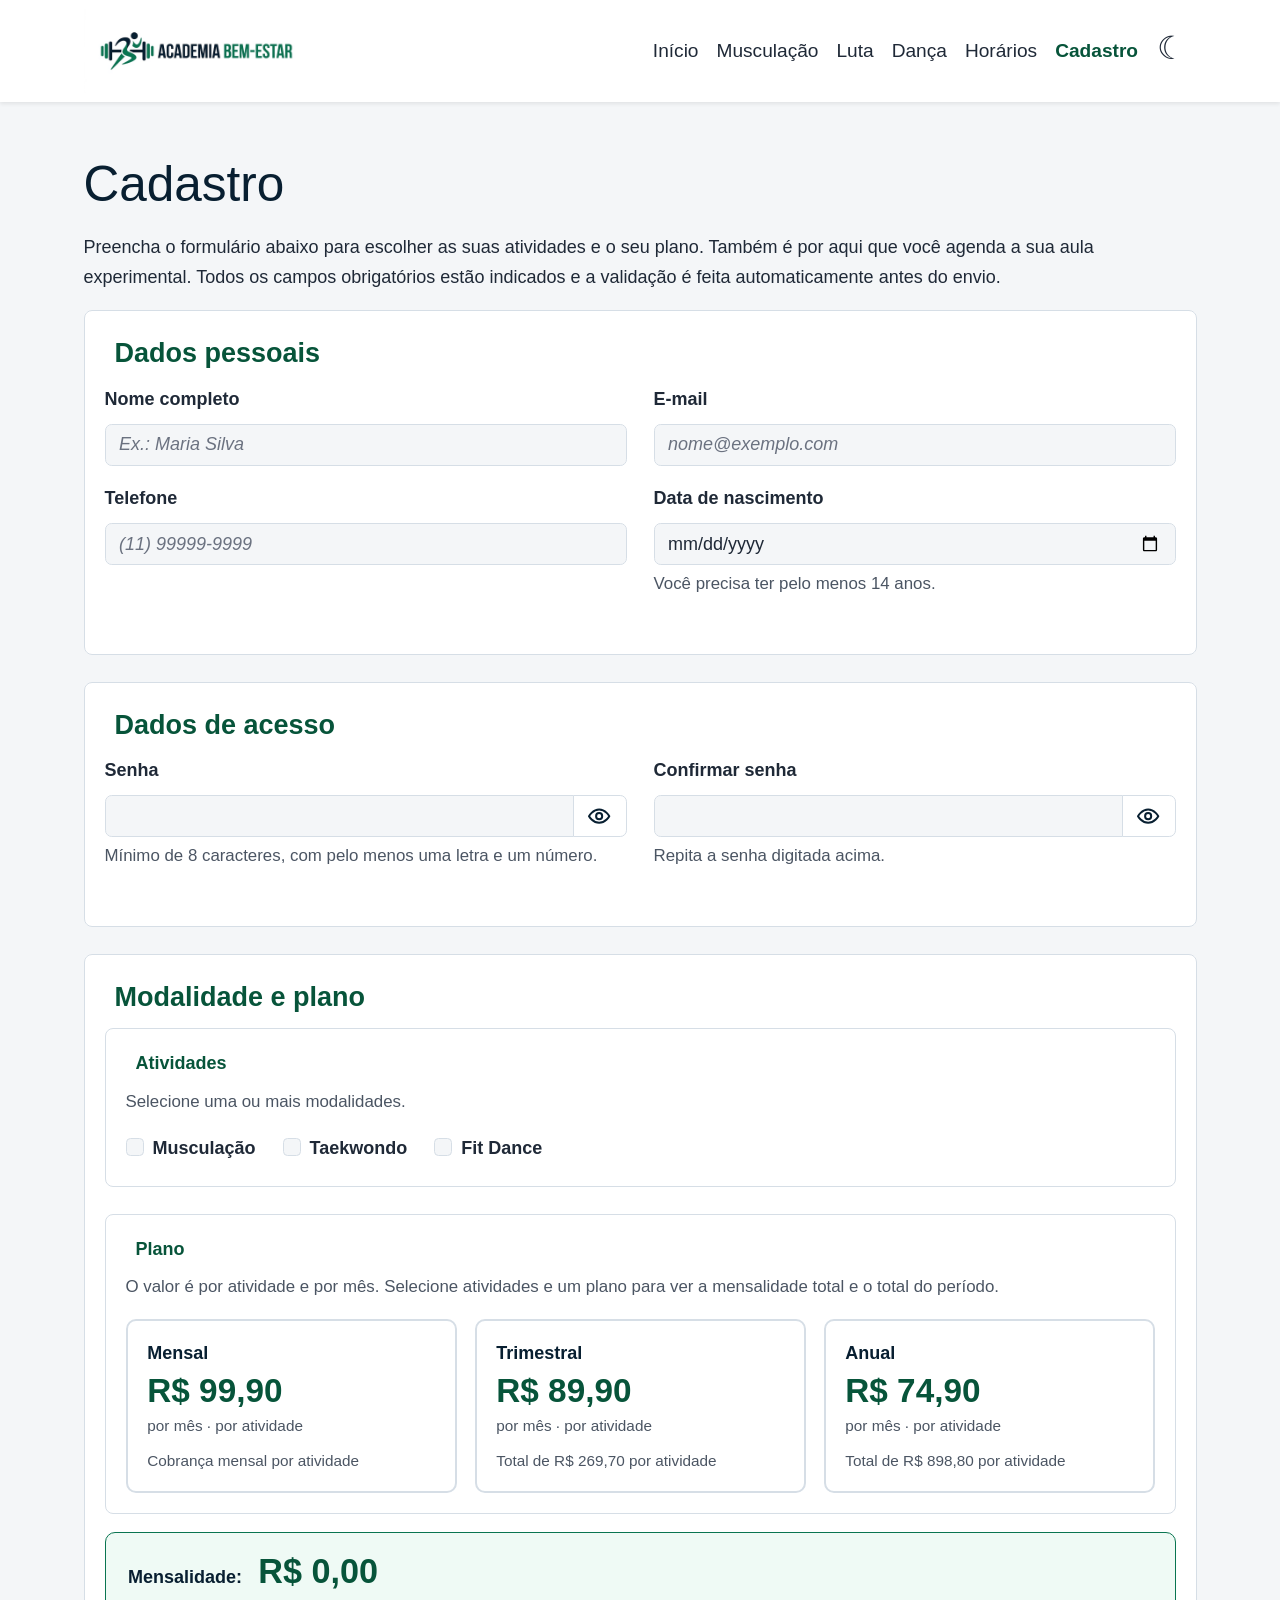
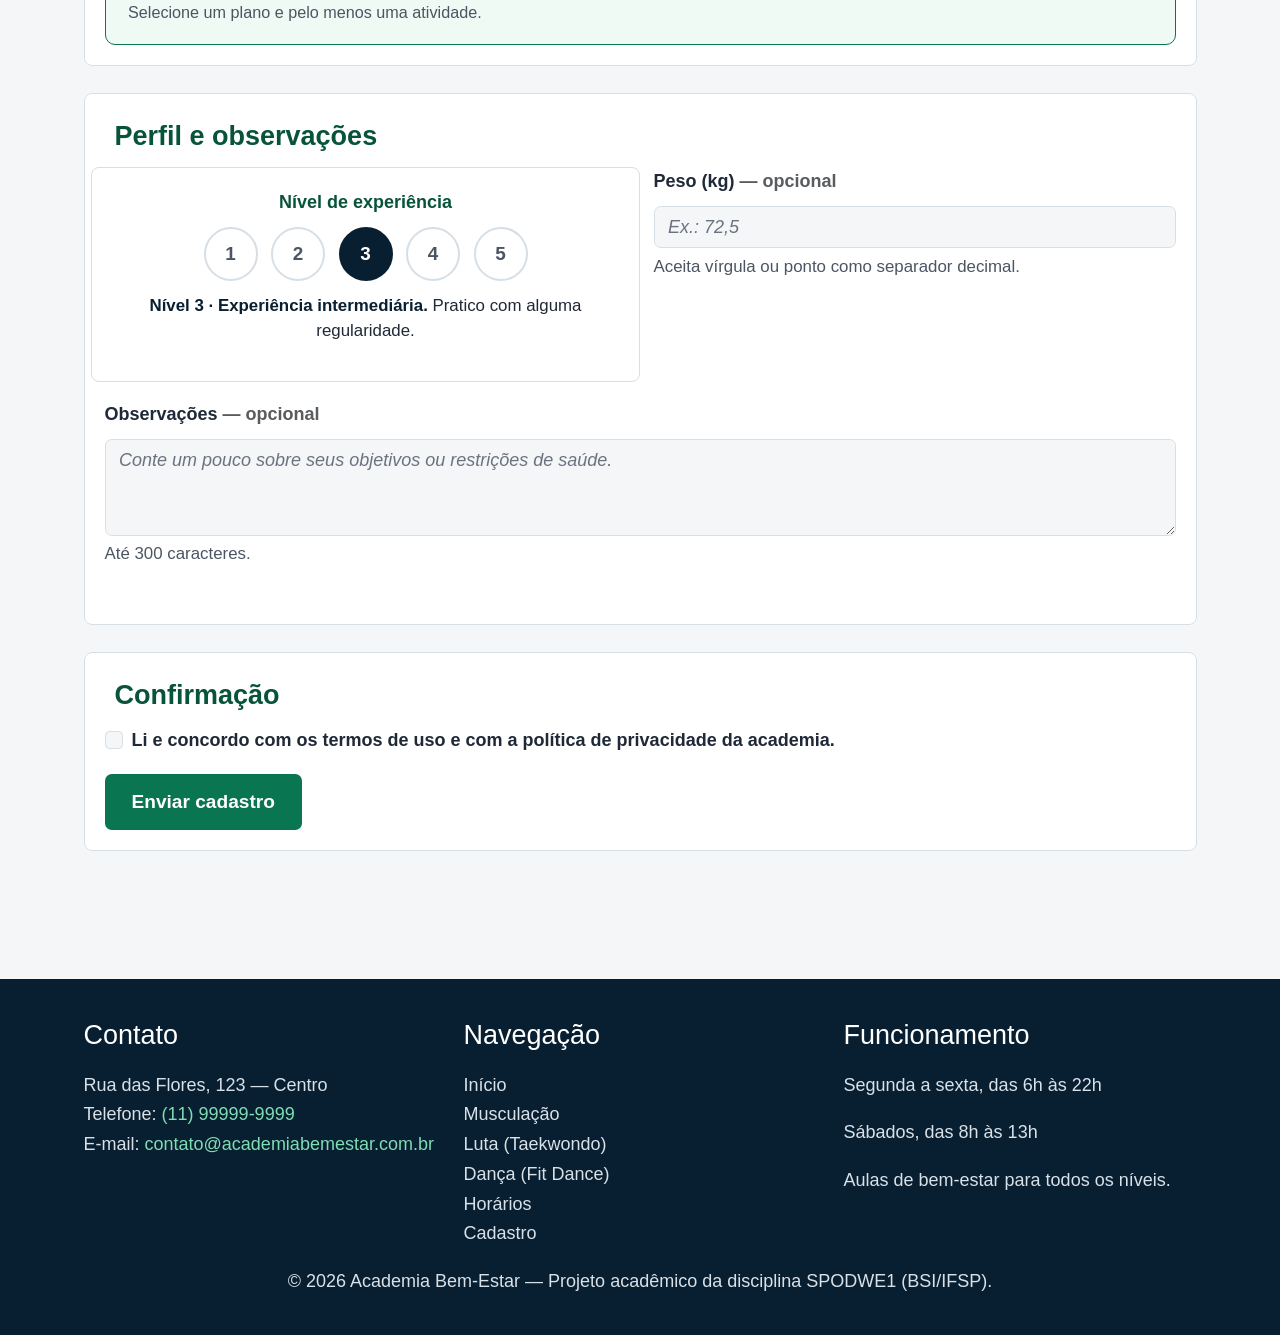
==== commit c04a791b: "Atualiza descrições de planos e ajusta cálculo de mensalidade no cadastro" ====
--- a/cadastro.html
+++ b/cadastro.html
@@ -45,7 +45,9 @@
         </p>
 
         <!-- novalidate: a validação é feita por JavaScript -->
+        <!-- REQ. 7: formulário com componentes de tipos diferentes. -->
         <form id="form-cadastro" method="post" novalidate>
+          <!-- REQ. 5: fieldset e legend agrupam campos relacionados do formulário. -->
           <fieldset class="mb-4">
             <legend>Dados pessoais</legend>
 
@@ -155,7 +157,7 @@
 
             <fieldset class="mb-3">
               <legend class="form-label fs-6">Plano</legend>
-              <p class="form-text">Valores por atividade. Escolha um plano para ver o total.</p>
+              <p class="form-text">O valor é por atividade e por mês. Selecione atividades e um plano para ver a mensalidade total e o total do período.</p>
               <div class="planos-grid">
                 <div class="plano-card">
                   <input class="plano-radio" type="radio" name="plano" id="plano-mensal" value="mensal">
@@ -190,7 +192,7 @@
             </fieldset>
 
             <div class="total-plano" role="status" aria-live="polite" aria-atomic="true">
-              <p class="total-plano-rotulo">Total do plano</p>
+              <p class="total-plano-rotulo">Mensalidade:</p>
               <p class="total-plano-valor" id="total-plano">R$ 0,00</p>
               <p class="total-plano-periodo" id="total-plano-periodo" hidden></p>
               <p class="total-plano-detalhe" id="total-plano-detalhe">
@@ -262,6 +264,7 @@
           </fieldset>
         </form>
 
+        <!-- REQ. 7: caixa de diálogo preenchida após validação bem-sucedida. -->
         <dialog id="dialogo-resumo"></dialog>
       </div>
     </section>
--- a/css/styles.css
+++ b/css/styles.css
@@ -4,6 +4,7 @@
  *   azul-marinho #081F31 e verde-esmeralda #0A7551.
  * O laranja foi removido de toda a interface.
  */
+/* REQ. 9: regras próprias e exemplos de seletores usados na apresentação. */
 :root {
     /* Paleta própria */
     --cor-primaria: #081F31;
@@ -104,6 +105,7 @@
     color: var(--cor-texto);
 }
 
+/* REQ. 9 — EXEMPLO DE PSEUDOCLASSE: :focus-visible (foco visível por teclado). */
 a:focus-visible,
 .btn:focus-visible,
 .form-check-input:focus-visible,
@@ -123,6 +125,7 @@
     padding: clamp(2rem, 4vw, 3rem) 0;
 }
 
+/* REQ. 9: seletor composto com filho e irmão adjacente. */
 main > section + section {
     padding-top: 0;
 }
@@ -169,6 +172,7 @@
     transition: color 0.2s ease-in-out;
 }
 
+/* REQ. 9: seletor composto descendente com pseudoclasse :hover. */
 header nav a:hover {
     color: var(--cor-secundaria-escura);
 }
@@ -329,6 +333,7 @@
     color: #FFFFFF;
 }
 
+/* REQ. 9 — EXEMPLO DE PSEUDOELEMENTO: ::after (linha decorativa após o título). */
 section h2::after {
     content: "";
     display: block;
@@ -373,6 +378,7 @@
     box-shadow: 0 2px 5px rgba(0, 0, 0, 0.05);
 }
 
+/* REQ. 9: pseudoelemento ::before. */
 blockquote::before {
     content: "\201C";
     position: absolute;
@@ -896,6 +902,7 @@
     font-weight: 600;
 }
 
+/* REQ. 9: pseudoclasse estrutural :nth-child(). */
 tbody tr:nth-child(even) td {
     background-color: var(--cor-superficie-alternada);
 }
@@ -1064,6 +1071,7 @@
     border-color: var(--cor-secundaria);
 }
 
+/* REQ. 9: pseudoclasse de estado :checked. */
 .plano-radio:checked + .plano-label {
     border-color: var(--cor-secundaria);
     background-color: var(--cor-superficie-destaque);
